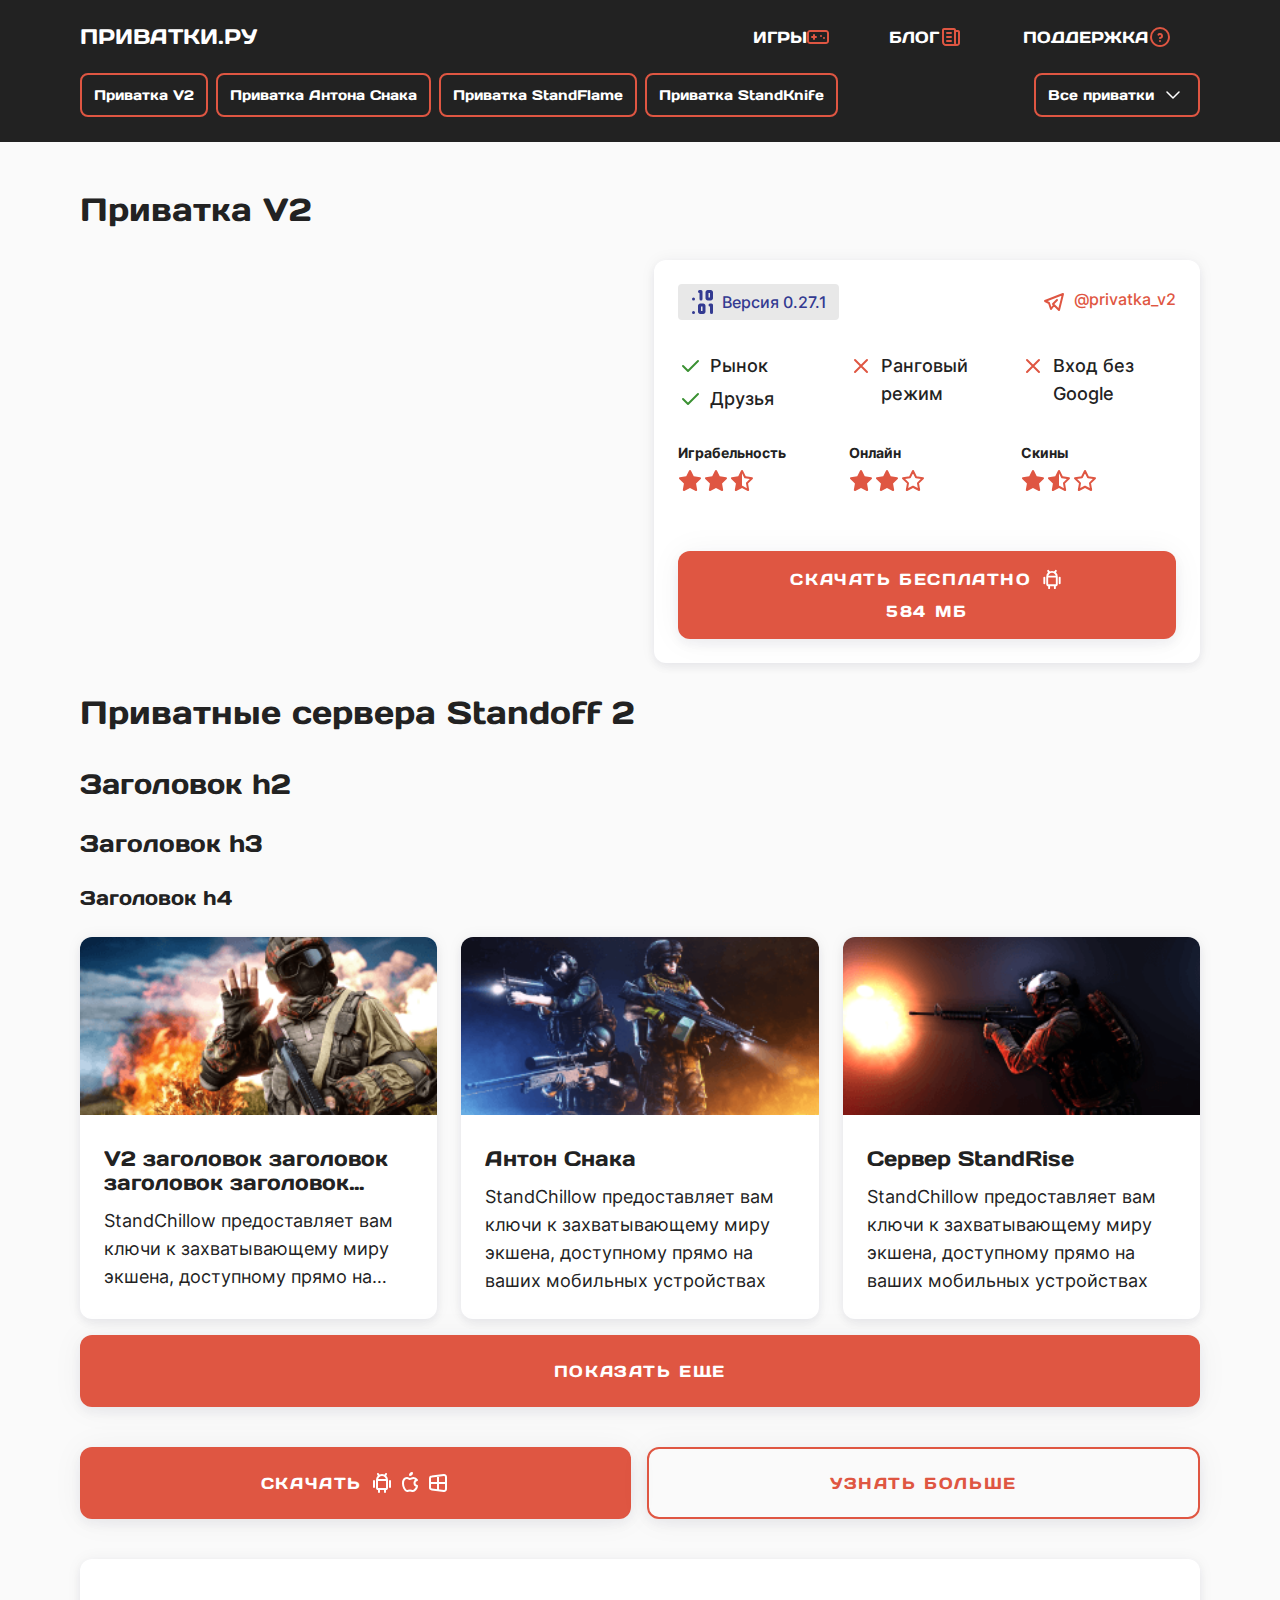
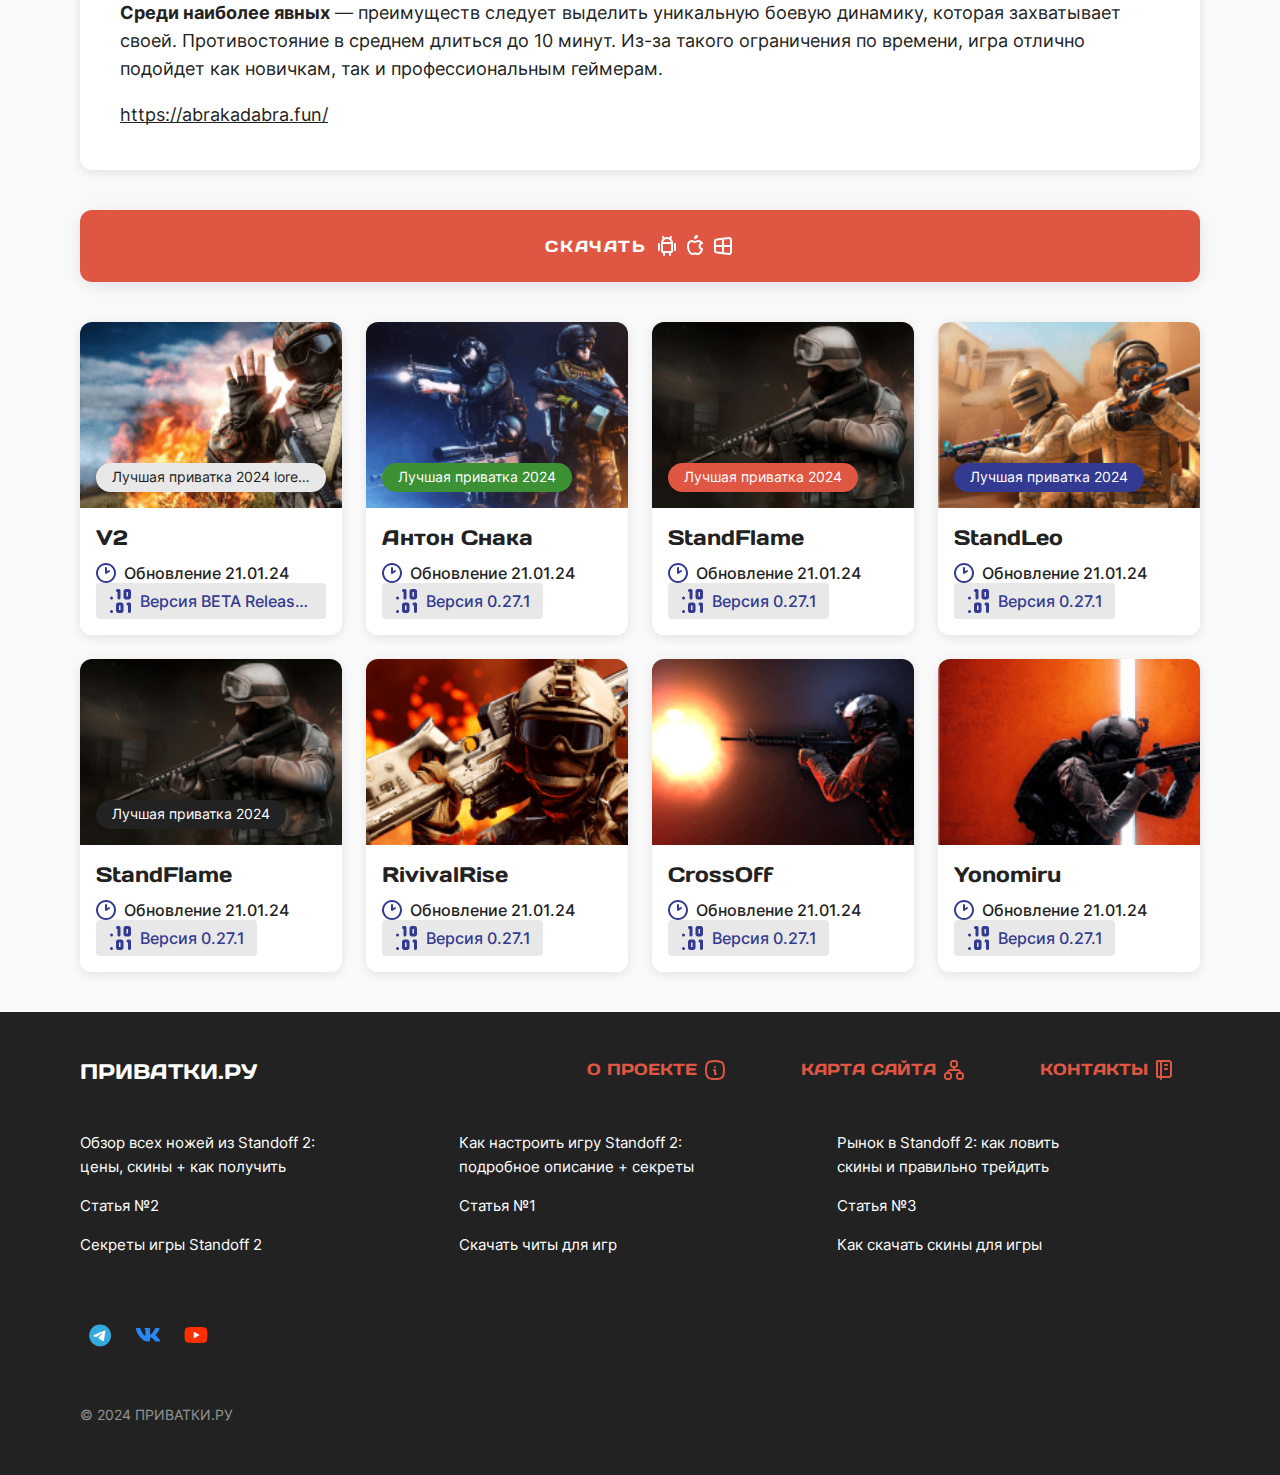
==== blog.html @ a83c1d23 "new cards" ====
<!DOCTYPE html>
<html lang="en">

<head>
  <meta charset="UTF-8">
  <meta name="viewport" content="width=device-width, initial-scale=1.0">
  <title>ПРИВАТКИ.РУ</title>
  <link rel="stylesheet" id="privatki-swiper-style-css"
    href="https://privatki.ru/wp-content/themes/privatki/assets/libraries/swiper/swiper-bundle.min.css?ver=2.1"
    media="all">
  <link rel="stylesheet" href="./styles/styles.css">
</head>

<body>
  <header class="header">
    <div class="menu__row">
      <a class="logo" href="/">ПРИВАТКИ.РУ</a>
      <ul class="menu__links">
        <li class="menu__link"><a href="/">Игры <img class="menu__link-image" src="./img/games.svg" alt="Игры"></a></li>
        <li class="menu__link"><a href="/">Блог <img class="menu__link-image" src="./img/blog.svg" alt="Блог"></a></li>
        <li class="menu__link"><a href="/">Поддержка <img class="menu__link-image" src="./img/help.svg"
              alt="Поддержка"></a></li>
      </ul>
      <div class="burger__icon"></div>
    </div>
    <div class="menu__row">
      <ul class="menu__links-privates">
        <li class="menu__link-private"><a href="/">Приватка V2</a></li>
        <li class="menu__link-private"><a href="/">Приватка Антона Снака</a></li>
        <li class="menu__link-private"><a href="/">Приватка StandFlame</a></li>
        <li class="menu__link-private"><a href="/">Приватка StandKnife</a></li>
      </ul>
      <div class="overlay overlay_private"></div>
      <div class="menu__dropdown-private-button menu__link-private">
        Все приватки
        <div class="menu__dropdown-private">
          <a class="menu__dropdown-item" href="/">
            <img class="menu__dropdown-image" src="./img/v2.png" alt="v2">
            <span>V2</span>
          </a>
          <a class="menu__dropdown-item" href="/">
            <img class="menu__dropdown-image" src="./img/Антон Снака.png" alt="Антон Снака">
            <span>Антон Снака</span>
          </a>
          <a class="menu__dropdown-item" href="/">
            <img class="menu__dropdown-image" src="./img/StandFlame.png" alt="StandFlame">
            <span>StandFlame</span>
          </a>
          <a class="menu__dropdown-item" href="/">
            <img class="menu__dropdown-image" src="./img/StandLeo.png" alt="StandLeo">
            <span>StandLeo</span>
          </a>
          <a class="menu__dropdown-item" href="/">
            <img class="menu__dropdown-image" src="./img/StandFlame-2.png" alt="StandFlame">
            <span>StandFlame</span>
          </a>
          <a class="menu__dropdown-item" href="/">
            <img class="menu__dropdown-image" src="./img/RivivalRise.png" alt="RivivalRise">
            <span>RivivalRise</span>
          </a>
          <a class="menu__dropdown-item" href="/">
            <img class="menu__dropdown-image" src="./img/CrossOff.png" alt="CrossOff">
            <span>CrossOff</span>
          </a>
          <a class="menu__dropdown-item" href="/">
            <img class="menu__dropdown-image" src="./img/Yonomiru.png" alt="Yonomiru">
            <span>Yonomiru</span>
          </a>
        </div>
      </div>
    </div>
  </header>
  <main>
    <section class="blog">
      <div class="blog__container">
        <div class="blog__content-container">
          <h1>Приватка V2</h1>
          <div class="privates-gallery">
            <div class="privates-gallery__container">
              <div class="privates-gallery__slider-container">
                <div class="privates-gallery__slider swiper-wrapper">

                </div>
              </div>
              <div class="privates-gallery__review">
                <div class="privates-gallery__review-info">
                  <div class="private-card__version-container">
                    <div class="private-card__version"></div>
                    <div class="private-card__version-text">
                      <span>Версия 0.27.1</span>
                    </div>
                  </div>
                  <a class="privates-gallery__review-social">@privatka_v2</a>
                </div>
                <ul class="private-review__card-options list-three-columns">
                  <li class="private-review__icon check">Рынок</li>
                  <li class="private-review__icon check">Друзья</li>
                  <li class="private-review__icon cross">Ранговый режим</li>
                  <li class="private-review__icon cross">Вход без Google</li>
                </ul>
                <div class="private-review__card-rating list-three-columns">
                  <div>
                    <div class="private-review__card-rating-name">Играбельность</div>
                    <div class="private-review__card-stars two-with-half"></div>
                  </div>
                  <div>
                    <div class="private-review__card-rating-name">Онлайн</div>
                    <div class="private-review__card-stars two"></div>
                  </div>
                  <div>
                    <div class="private-review__card-rating-name">Скины</div>
                    <div class="private-review__card-stars one-with-half"></div>
                  </div>
                </div>
                <a class="red-button download-button" href="#"><span class="download-text-with-icon">Скачать бесплатно <span
                      class="android-icon"></span></span> 584
                  мб</a>
              </div>
            </div>
          </div>
          <h1>Приватные сервера Standoff 2</h1>
          <h2>Заголовок h2</h2>
          <h3>Заголовок h3</h3>
          <h4>Заголовок h4</h4>
          <div class="private-servers">
            <div class="private-servers__content-container three-cards">
              <a class="private-servers__card" href="/">
                <div class="private-servers__card-image-container">
                  <img class="private-servers__card-image" src="./img/v2.png" alt="v2">
                </div>
                <div class="private-servers__card-text-container">
                  <!-- data-rows="", чтобы обрезался текст -->
                  <div class="private-servers__card-name" data-rows="2">
                    V2 заголовок заголовок заголовок заголовок заголовок
                  </div>
                  <p data-rows="3">StandChillow предоставляет вам ключи к захватывающему миру
                    экшена, доступному прямо на ваших
                    мобильных устройствах</p>
                </div>
              </a>
              <a class="private-servers__card" href="/">
                <div class="private-servers__card-image-container">
                  <img class="private-servers__card-image" src="./img/Антон Снака.png" alt="Антон Снака">
                </div>
                <div class="private-servers__card-text-container">
                  <div class="private-servers__card-name">
                    Антон Снака
                  </div>
                  <p>StandChillow предоставляет вам ключи к захватывающему миру экшена, доступному прямо на ваших
                    мобильных устройствах</p>
                </div>
              </a>
              <a class="private-servers__card" href="/">
                <div class="private-servers__card-image-container">
                  <img class="private-servers__card-image" src="./img/CrossOff.png" alt="Cервер StandRise">
                </div>
                <div class="private-servers__card-text-container">
                  <div class="private-servers__card-name">
                    Cервер StandRise
                  </div>
                  <p>StandChillow предоставляет вам ключи к захватывающему миру экшена, доступному прямо на ваших
                    мобильных устройствах</p>
                </div>
              </a>
            </div>
            <a class="red-button private-servers__button" href="#">Показать еще</a>
          </div>
          <div class="buttons-container blog__mt-top">
            <a class="red-button download-button" href="#">Скачать <span class="os-icons"></span></a>
            <a class="red-contour-button" href="#">Узнать больше</a>
          </div>
          <blockquote class="blog__mt-top">
            <p>
              <strong>Среди наиболее явных</strong> — преимуществ следует выделить уникальную боевую динамику,
              которая
              захватывает
              своей. Противостояние в среднем длиться до 10 минут. Из-за такого ограничения по времени, игра отлично
              подойдет как новичкам, так и профессиональным геймерам.
            </p>
            <p>
              <a href="https://abrakadabra.fun/" target="_blank" rel="noreferrer">https://abrakadabra.fun/</a>
            </p>
          </blockquote>
          <a class="red-button download-button blog__mt-top" href="#">Скачать <span class="os-icons"></span></a>
          <div class="privates-cards__content-container blog__mt-top">
            <a class="private-card" href="/">
              <div class="private-card__image-container">
                <div class="private-card__badge">Лучшая приватка 2024 lorem ispum</div>
                <img class="private-card__image" src="./img/v2.png" alt="v2">
              </div>
              <div class="private-card__text-container">
                <div class="private-card__name">
                  <span>V2</span>
                </div>
                <div class="private-card__time-container">
                  <div class="private-card__time"></div>
                  <div class="private-card__time-text">
                    <span>Обновление 21.01.24</span>
                  </div>
                </div>
                <div class="private-card__version-container">
                  <div class="private-card__version"></div>
                  <div class="private-card__version-text">
                    <span>Версия BETA Release 0.15.0</span>
                  </div>
                </div>
              </div>
            </a>
            <a class="private-card" href="/">
              <div class="private-card__image-container">
                <div class="private-card__badge green">Лучшая приватка 2024</div>
                <img class="private-card__image" src="./img/Антон Снака.png" alt="Антон Снака">
              </div>
              <div class="private-card__text-container">
                <div class="private-card__name">
                  <span>Антон Снака</span>
                </div>
                <div class="private-card__time-container">
                  <div class="private-card__time"></div>
                  <div class="private-card__time-text">
                    <span>Обновление 21.01.24</span>
                  </div>
                </div>
                <div class="private-card__version-container">
                  <div class="private-card__version"></div>
                  <div class="private-card__version-text">
                    <span>Версия 0.27.1</span>
                  </div>
                </div>
              </div>
            </a>
            <a class="private-card" href="/">
              <div class="private-card__image-container">
                <div class="private-card__badge red">Лучшая приватка 2024</div>
                <img class="private-card__image" src="./img/StandFlame.png" alt="StandFlame">
              </div>
              <div class="private-card__text-container">
                <div class="private-card__name">
                  <span>StandFlame</span>
                </div>
                <div class="private-card__time-container">
                  <div class="private-card__time"></div>
                  <div class="private-card__time-text">
                    <span>Обновление 21.01.24</span>
                  </div>
                </div>
                <div class="private-card__version-container">
                  <div class="private-card__version"></div>
                  <div class="private-card__version-text">
                    <span>Версия 0.27.1</span>
                  </div>
                </div>
              </div>
            </a>
            <a class="private-card" href="/">
              <div class="private-card__image-container">
                <div class="private-card__badge purple">Лучшая приватка 2024</div>
                <img class="private-card__image" src="./img/StandLeo.png" alt="StandLeo">
              </div>
              <div class="private-card__text-container">
                <div class="private-card__name">
                  <span>StandLeo</span>
                </div>
                <div class="private-card__time-container">
                  <div class="private-card__time"></div>
                  <div class="private-card__time-text">
                    <span>Обновление 21.01.24</span>
                  </div>
                </div>
                <div class="private-card__version-container">
                  <div class="private-card__version"></div>
                  <div class="private-card__version-text">
                    <span>Версия 0.27.1</span>
                  </div>
                </div>
              </div>
            </a>
            <a class="private-card" href="/">
              <div class="private-card__image-container">
                <div class="private-card__badge black">Лучшая приватка 2024</div>
                <img class="private-card__image" src="./img/StandFlame.png" alt="StandFlame">
              </div>
              <div class="private-card__text-container">
                <div class="private-card__name">
                  <span>StandFlame</span>
                </div>
                <div class="private-card__time-container">
                  <div class="private-card__time"></div>
                  <div class="private-card__time-text">
                    <span>Обновление 21.01.24</span>
                  </div>
                </div>
                <div class="private-card__version-container">
                  <div class="private-card__version"></div>
                  <div class="private-card__version-text">
                    <span>Версия 0.27.1</span>
                  </div>
                </div>
              </div>
            </a>
            <a class="private-card" href="/">
              <div class="private-card__image-container">
                <img class="private-card__image" src="./img/RivivalRise.png" alt="RivivalRise">
              </div>
              <div class="private-card__text-container">
                <div class="private-card__name">
                  <span>RivivalRise</span>
                </div>
                <div class="private-card__time-container">
                  <div class="private-card__time"></div>
                  <div class="private-card__time-text">
                    <span>Обновление 21.01.24</span>
                  </div>
                </div>
                <div class="private-card__version-container">
                  <div class="private-card__version"></div>
                  <div class="private-card__version-text">
                    <span>Версия 0.27.1</span>
                  </div>
                </div>
              </div>
            </a>
            <a class="private-card" href="/">
              <div class="private-card__image-container">
                <img class="private-card__image" src="./img/CrossOff.png" alt="CrossOff">
              </div>
              <div class="private-card__text-container">
                <div class="private-card__name">
                  <span>CrossOff</span>
                </div>
                <div class="private-card__time-container">
                  <div class="private-card__time"></div>
                  <div class="private-card__time-text">
                    <span>Обновление 21.01.24</span>
                  </div>
                </div>
                <div class="private-card__version-container">
                  <div class="private-card__version"></div>
                  <div class="private-card__version-text">
                    <span>Версия 0.27.1</span>
                  </div>
                </div>
              </div>
            </a>
            <a class="private-card" href="/">
              <div class="private-card__image-container">
                <img class="private-card__image" src="./img/Yonomiru.png" alt="Yonomiru">
              </div>
              <div class="private-card__text-container">
                <div class="private-card__name">
                  <span>Yonomiru</span>
                </div>
                <div class="private-card__time-container">
                  <div class="private-card__time"></div>
                  <div class="private-card__time-text">
                    <span>Обновление 21.01.24</span>
                  </div>
                </div>
                <div class="private-card__version-container">
                  <div class="private-card__version"></div>
                  <div class="private-card__version-text">
                    <span>Версия 0.27.1</span>
                  </div>
                </div>
              </div>
            </a>
          </div>
        </div>
        <!--
        <div class="sidebar">
          <div class="sidebar__inner">
            <div class="sidebar__links-list sidebar-item">
              <h4>Приватаные сервера</h4>
              <a class="sidebar__link" href="/">
                <div class="sidebar__link-image-container">
                  <img class="sidebar__link-image" src="./img/v2.png" alt="V2">
                </div>
                <div class="sidebar__link-text">
                  <span>V2</span>
                </div>
              </a>
              <a class="sidebar__link" href="/">
                <div class="sidebar__link-image-container">
                  <img class="sidebar__link-image" src="./img/Антон Снака.png" alt="Антон Снака">
                </div>
                <div class="sidebar__link-text">
                  <span>Антон Снака</span>
                </div>
              </a>
              <a class="sidebar__link" href="/">
                <div class="sidebar__link-image-container">
                  <img class="sidebar__link-image" src="./img/StandFlame.png" alt="StandFlame">
                </div>
                <div class="sidebar__link-text">
                  <span>StandFlame</span>
                </div>
              </a>
              <a class="sidebar__link" href="/">
                <div class="sidebar__link-image-container">
                  <img class="sidebar__link-image" src="./img/StandLeo.png" alt="StandLeo">
                </div>
                <div class="sidebar__link-text">
                  <span>StandLeo</span>
                </div>
              </a>
            </div>
            <div class="sidebar__links-list sidebar-item">
              <h4>Полезная информация</h4>
              <a class="sidebar__link" href="/">
                <div class="sidebar__link-image-container">
                  <img class="sidebar__link-image" src="./img/knifes.png" alt="V2">
                </div>
                <div class="sidebar__link-text">
                  <span>Обзор всех ножей из Standoff 2: цены, скины + как получить</span>
                </div>
              </a>
              <a class="sidebar__link" href="/">
                <div class="sidebar__link-image-container">
                  <img class="sidebar__link-image" src="./img/options.png"
                    alt="Как настроить игру Standoff 2: подробное описание + секреты">
                </div>
                <div class="sidebar__link-text">
                  <span>Как настроить игру Standoff 2: подробное описание + секреты</span>
                </div>
              </a>
              <a class="sidebar__link" href="/">
                <div class="sidebar__link-image-container">
                  <img class="sidebar__link-image" src="./img/skins.png"
                    alt="Рынок в Standoff 2: как ловить скины и правильно трейдить">
                </div>
                <div class="sidebar__link-text">
                  <span>Рынок в Standoff 2: как ловить скины и правильно трейдить</span>
                </div>
              </a>
            </div>
          </div>
        </div>
        -->
      </div>
    </section>
  </main>
  <footer class="footer">
    <div class="footer__container">
      <div class="footer__row">
        <a class="logo" href="/">ПРИВАТКИ.РУ</a>
        <ul class="footer__links">
          <li class="footer__link">
            <a href="/">О проекте <img class="footer__link-image" src="./img/about.svg" alt="О проекте"></a>
          </li>
          <li class="footer__link"><a href="/">Карта сайта <img class="footer__link-image" src="./img/map.svg"
                alt="Карта сайта"></a></li>
          <li class="footer__link"><a href="/">Контакты <img class="footer__link-image" src="./img/contact.svg"
                alt="Контакты"></a></li>
        </ul>
      </div>
      <div class="footer__row footer__row_links">
        <ul class="footer__list">
          <li class="footer__list-link">
            <a href="/">Обзор всех ножей из Standoff 2: цены, скины + как получить</a>
          </li>
          <li class="footer__list-link">
            <a href="/">Статья №2</a>
          </li>
          <li class="footer__list-link">
            <a href="/">Секреты игры Standoff 2</a>
          </li>
          <li class="footer__list-link">
            <a href="/">Как настроить игру Standoff 2: подробное описание + секреты</a>
          </li>
          <li class="footer__list-link">
            <a href="/">Статья №1</a>
          </li>
          <li class="footer__list-link">
            <a href="/">Скачать читы для игр</a>
          </li>
          <li class="footer__list-link">
            <a href="/">Рынок в Standoff 2: как ловить скины и правильно трейдить</a>
          </li>
          <li class="footer__list-link">
            <a href="/">Статья №3</a>
          </li>
          <li class="footer__list-link">
            <a href="/">Как скачать скины для игры </a>
          </li>
        </ul>
      </div>
      <div class="footer__social-container">
        <a class="footer__social" href="/" target="_blank" rel="nofollow noreferrer">
          <img class="footer__social-image" src="./img/tg.svg" alt="Телеграм">
        </a>
        <a class="footer__social" href="/" target="_blank" rel="nofollow noreferrer">
          <img class="footer__social-image" src="./img/vk.svg" alt="ВКонтакте">
        </a>
        <a class="footer__social" href="/" target="_blank" rel="nofollow noreferrer">
          <img class="footer__social-image" src="./img/yt.svg" alt="YouTube">
        </a>
      </div>
      <div class="footer__copyright">
        <span>© 2024 ПРИВАТКИ.РУ</span>
      </div>
    </div>
  </footer>

  <div class="burger">
    <div class="burger__row">
      <a class="logo" href="/">ПРИВАТКИ.РУ</a>
      <div class="burger__close"></div>
    </div>
    <ul class="menu__links">
      <li class="menu__link"><a href="/">Игры <img class="menu__link-image" src="./img/games.svg" alt="Игры"></a></li>
      <li class="menu__link"><a class="menu__link" href="/">Блог <img class="menu__link-image" src="./img/blog.svg"
            alt="Блог"></a></li>
      <li class="menu__link"><a class="menu__link" href="/">Поддержка <img class="menu__link-image" src="./img/help.svg"
            alt="Поддержка"></a></li>
    </ul>
    <ul class="menu__links-privates">
      <li class="menu__link-private"><a href="/">Приватка V2</a></li>
      <li class="menu__link-private"><a href="/">Приватка Антона Снака</a></li>
      <li class="menu__link-private"><a href="/">Приватка StandFlame</a></li>
      <li class="menu__link-private"><a href="/">Приватка StandKnife</a></li>
    </ul>
  </div>

  <div class="mobile-menu">
    <div class="mobile-menu-button">
      <div class="burger-icon">
        <span></span>
      </div>
    </div>
  </div>
  <div class="swipe-menu">
    <div class="swipe-menu__scroll-item">
      <div class="swipe-menu__scroll-dot"></div>
    </div>
    <div class="swipe-menu__container">
      <ul class="menu__links">
        <li class="menu__link"><a href="/">Игры <img class="menu__link-image" src="./img/games.svg" alt="Игры"></a></li>
        <li class="menu__link"><a class="menu__link" href="/">Блог <img class="menu__link-image" src="./img/blog.svg"
              alt="Блог"></a></li>
        <li class="menu__link"><a class="menu__link" href="/">Поддержка <img class="menu__link-image"
              src="./img/help.svg" alt="Поддержка"></a></li>
      </ul>
      <ul class="menu__links-privates">
        <li class="menu__link-private"><a href="/">Приватка V2</a></li>
        <li class="menu__link-private"><a href="/">Приватка Антона Снака</a></li>
        <li class="menu__link-private"><a href="/">Приватка StandFlame</a></li>
        <li class="menu__link-private"><a href="/">Приватка StandKnife</a></li>
      </ul>
    </div>
  </div>

  <div class="overlay overlay_swipe-menu"></div>

  <script src="https://privatki.ru/wp-content/themes/privatki/assets/libraries/swiper/swiper-bundle.min.js"
    id="privatki-swiper-js-js"></script>

  <script src="./js/dropdown.js"></script>
  <script src="./js/burger.js"></script>
  <script src="./js/sidebar.js"></script>
  <script src="./js/accordions.js"></script>
  <script src="./js/lightbox.js"></script>
  <script src="./js/scroll.js"></script>
  <script src="./js/cropped-text.js"></script>
  <script src="./js/more-content.js"></script>
  <script src="./js/swipe-menu.js"></script>
</body>

</html>
---- styles/styles.css ----
/* imports */

@import url(./fonts.css);
@import url(./normalize.css);

@import url(./ui.css);
@import url(./header.css);
@import url(./main-page.css);
@import url(./blog.css);
@import url(./footer.css);
@import url(./swipe-menu.css);

@import url(./gallery.css);
@import url(./icons.css);

body {
  background-color: var(--background-fa);
  --container-width: 1120px;
  --blog-paddings: 40px 0;
  --colors-white: #fff;
  --colors-black: #222;
  --colors-purple: #333a91;
  --colors-red: #df5642;
  --colors-red-active: #9a1d1e;
  --colors-line: #e8e8e8;
  --background-fa: #fafafa;
  --colors-green: #3b9133;
}
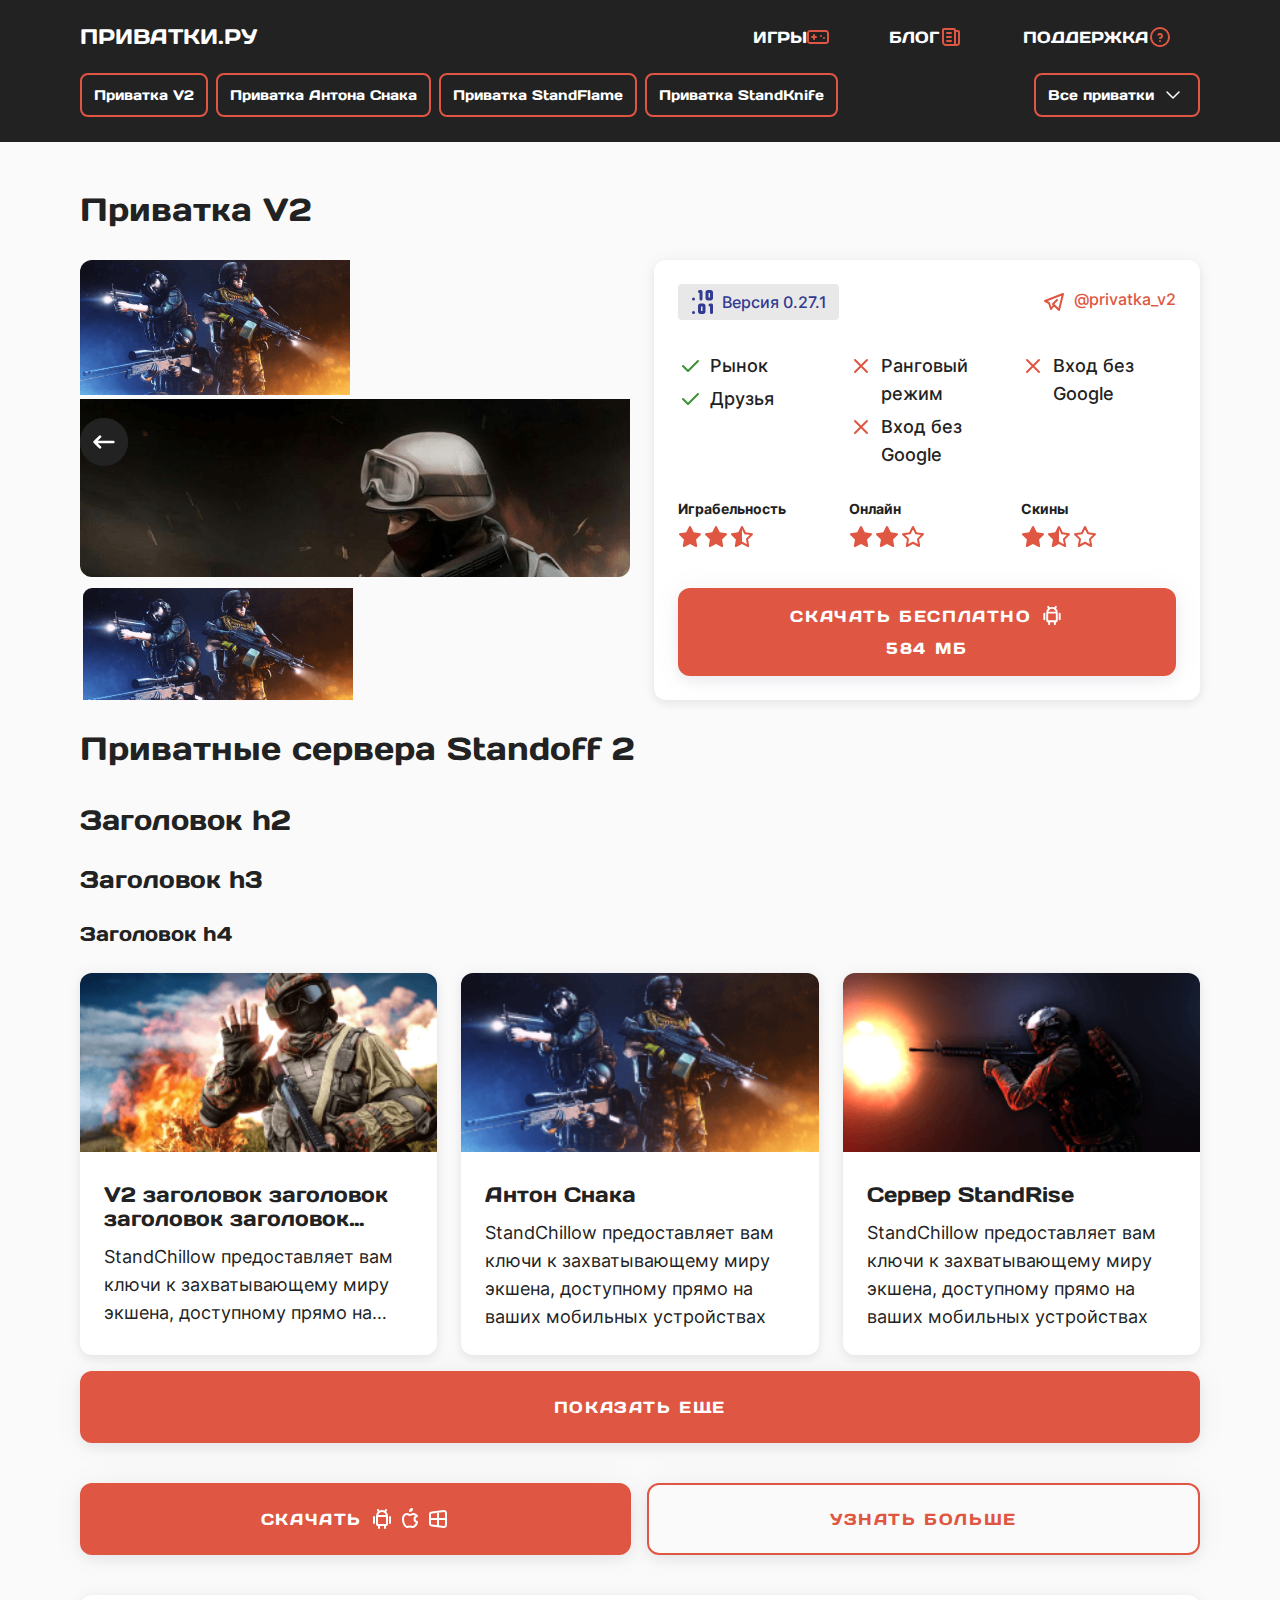
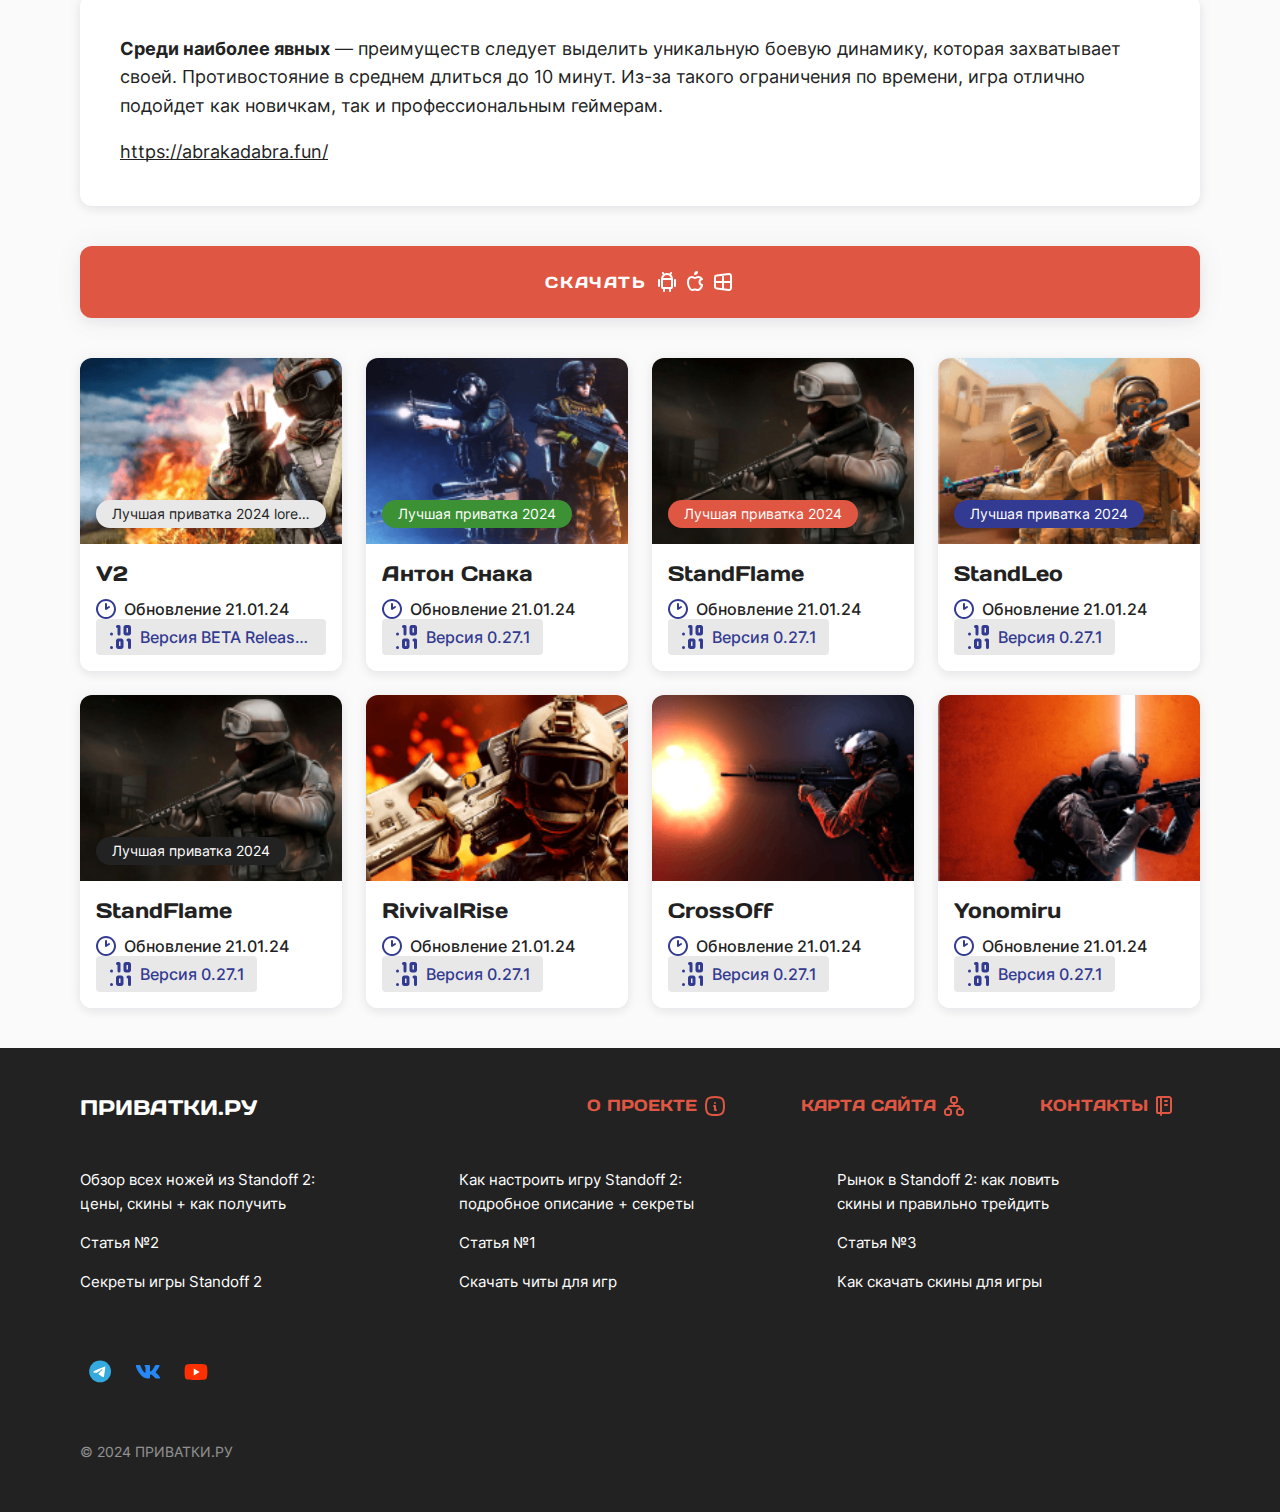
==== commit ad2b4953: "private-review" ====
--- a/blog.html
+++ b/blog.html
@@ -77,9 +77,33 @@
           <h1>Приватка V2</h1>
           <div class="privates-gallery">
             <div class="privates-gallery__container">
-              <div class="privates-gallery__slider-container">
-                <div class="privates-gallery__slider swiper-wrapper">
-
+              <div class="privates-gallery__sliders-container">
+                <div class="privates-gallery__slider-container">
+                  <div class="privates-gallery__slider swiper-wrapper">
+                    <div class="privates-gallery__slide swiper-slide"><img src="./img/Антон Снака.png" alt=""></div>
+                    <div class="privates-gallery__slide swiper-slide"><img src="./img/blog-img.png" alt=""></div>
+                    <div class="privates-gallery__slide swiper-slide"><img src="./img/CrossOff.png" alt=""></div>
+                    <div class="privates-gallery__slide swiper-slide"><img src="./img/StandFlame.png" alt=""></div>
+                    <div class="privates-gallery__slide swiper-slide"><img src="./img/StandFlame-2.png" alt=""></div>
+                    <div class="privates-gallery__slide swiper-slide"><img src="./img/StandLeo.png" alt=""></div>
+                    <div class="privates-gallery__slide swiper-slide"><img src="./img/slider.png" alt=""></div>
+                    <div class="privates-gallery__slide swiper-slide"><img src="./img/v2.png" alt=""></div>
+                  </div>
+                  <div class="slider-btn slider-btn-next privates-gallery-btn-next swiper-button-next"></div>
+                  <div class="slider-btn slider-btn-prev privates-gallery-btn-prev swiper-button-prev"></div>
+                </div>
+                <div class="privates-gallery__thumbnails-container">
+                  <div class="privates-gallery__thumbnails swiper-wrapper">
+                    <div class="privates-gallery__thumbnail swiper-slide"><img src="./img/Антон Снака.png" alt=""></div>
+                    <div class="privates-gallery__thumbnail swiper-slide"><img src="./img/blog-img.png" alt=""></div>
+                    <div class="privates-gallery__thumbnail swiper-slide"><img src="./img/CrossOff.png" alt=""></div>
+                    <div class="privates-gallery__thumbnail swiper-slide"><img src="./img/StandFlame.png" alt=""></div>
+                    <div class="privates-gallery__thumbnail swiper-slide"><img src="./img/StandFlame-2.png" alt="">
+                    </div>
+                    <div class="privates-gallery__thumbnail swiper-slide"><img src="./img/StandLeo.png" alt=""></div>
+                    <div class="privates-gallery__thumbnail swiper-slide"><img src="./img/slider.png" alt=""></div>
+                    <div class="privates-gallery__thumbnail swiper-slide"><img src="./img/v2.png" alt=""></div>
+                  </div>
                 </div>
               </div>
               <div class="privates-gallery__review">
@@ -97,6 +121,7 @@
                   <li class="private-review__icon check">Друзья</li>
                   <li class="private-review__icon cross">Ранговый режим</li>
                   <li class="private-review__icon cross">Вход без Google</li>
+                  <li class="private-review__icon cross">Вход без Google</li>
                 </ul>
                 <div class="private-review__card-rating list-three-columns">
                   <div>
@@ -112,8 +137,8 @@
                     <div class="private-review__card-stars one-with-half"></div>
                   </div>
                 </div>
-                <a class="red-button download-button" href="#"><span class="download-text-with-icon">Скачать бесплатно <span
-                      class="android-icon"></span></span> 584
+                <a class="red-button download-button" href="#"><span class="download-text-with-icon">Скачать бесплатно
+                    <span class="android-icon"></span></span> 584
                   мб</a>
               </div>
             </div>
@@ -554,6 +579,7 @@
   <script src="https://privatki.ru/wp-content/themes/privatki/assets/libraries/swiper/swiper-bundle.min.js"
     id="privatki-swiper-js-js"></script>
 
+  <script src="./js/gallery.js"></script>
   <script src="./js/dropdown.js"></script>
   <script src="./js/burger.js"></script>
   <script src="./js/sidebar.js"></script>
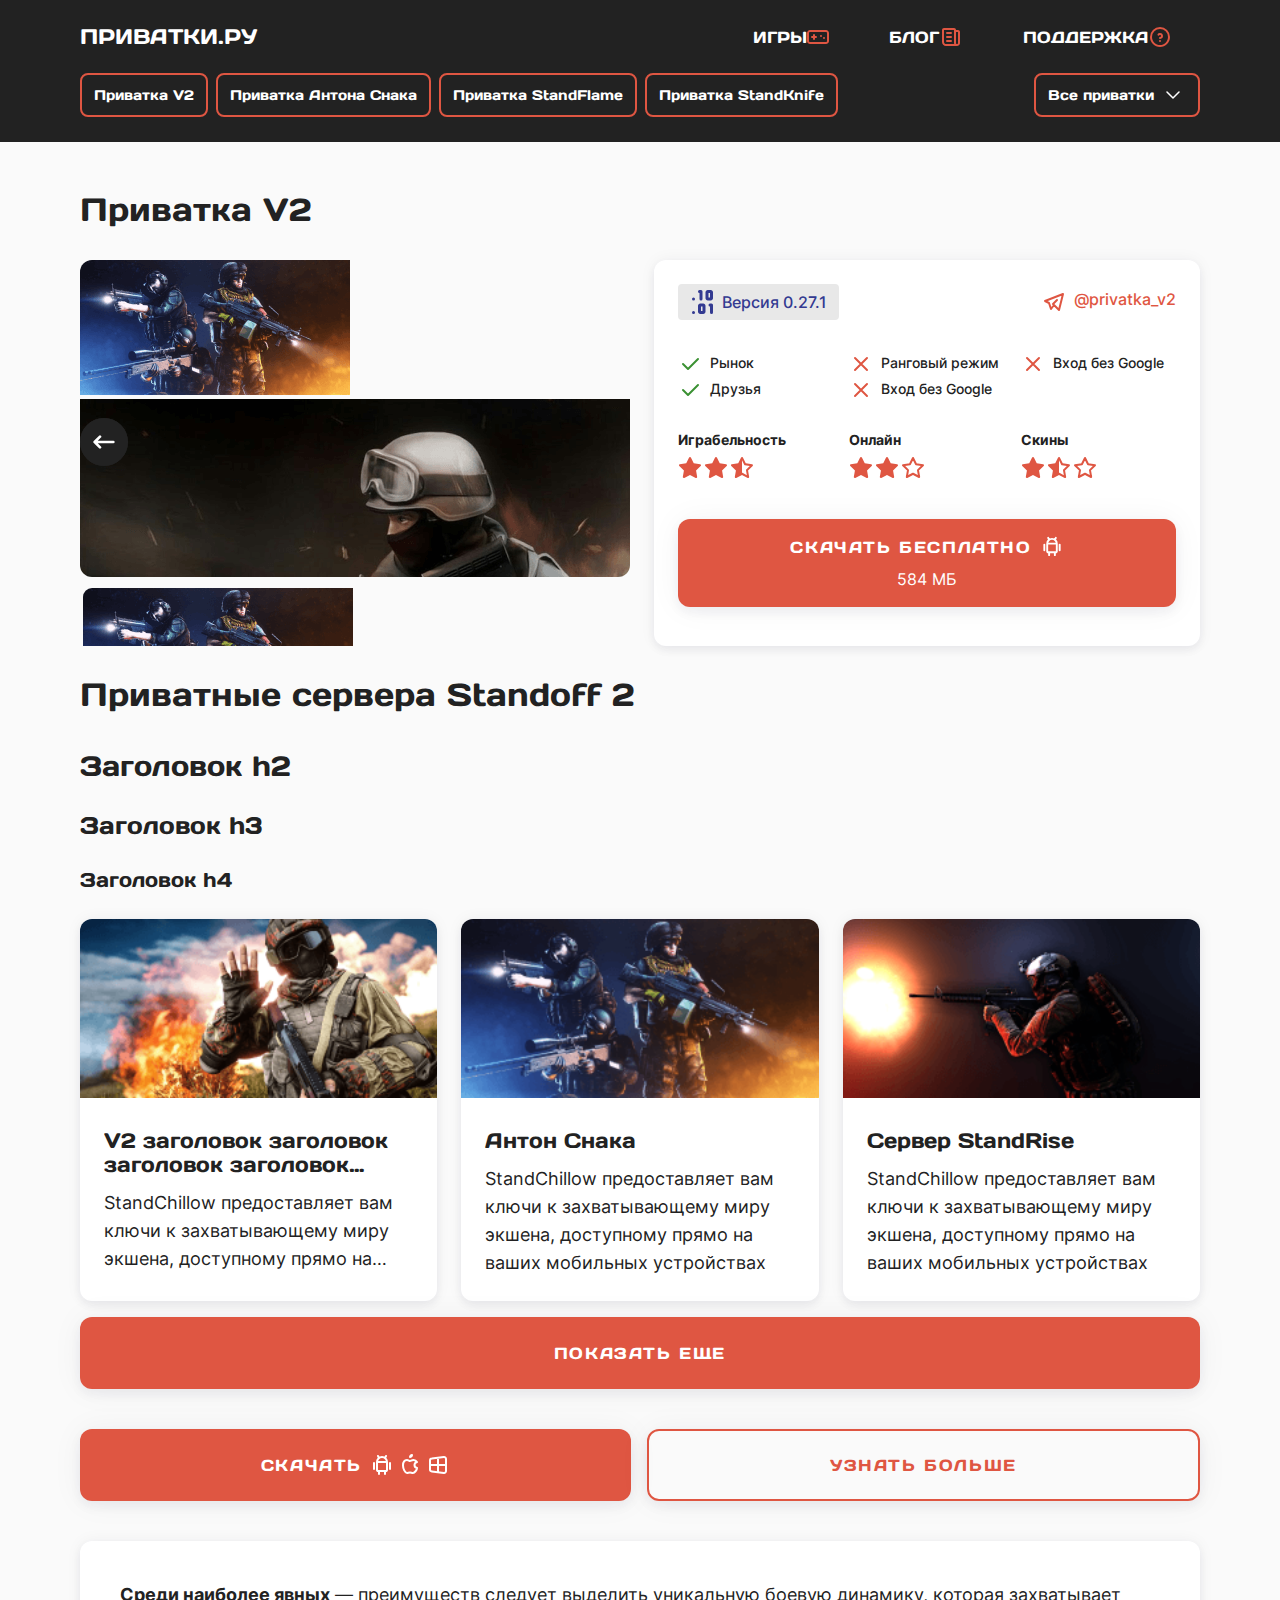
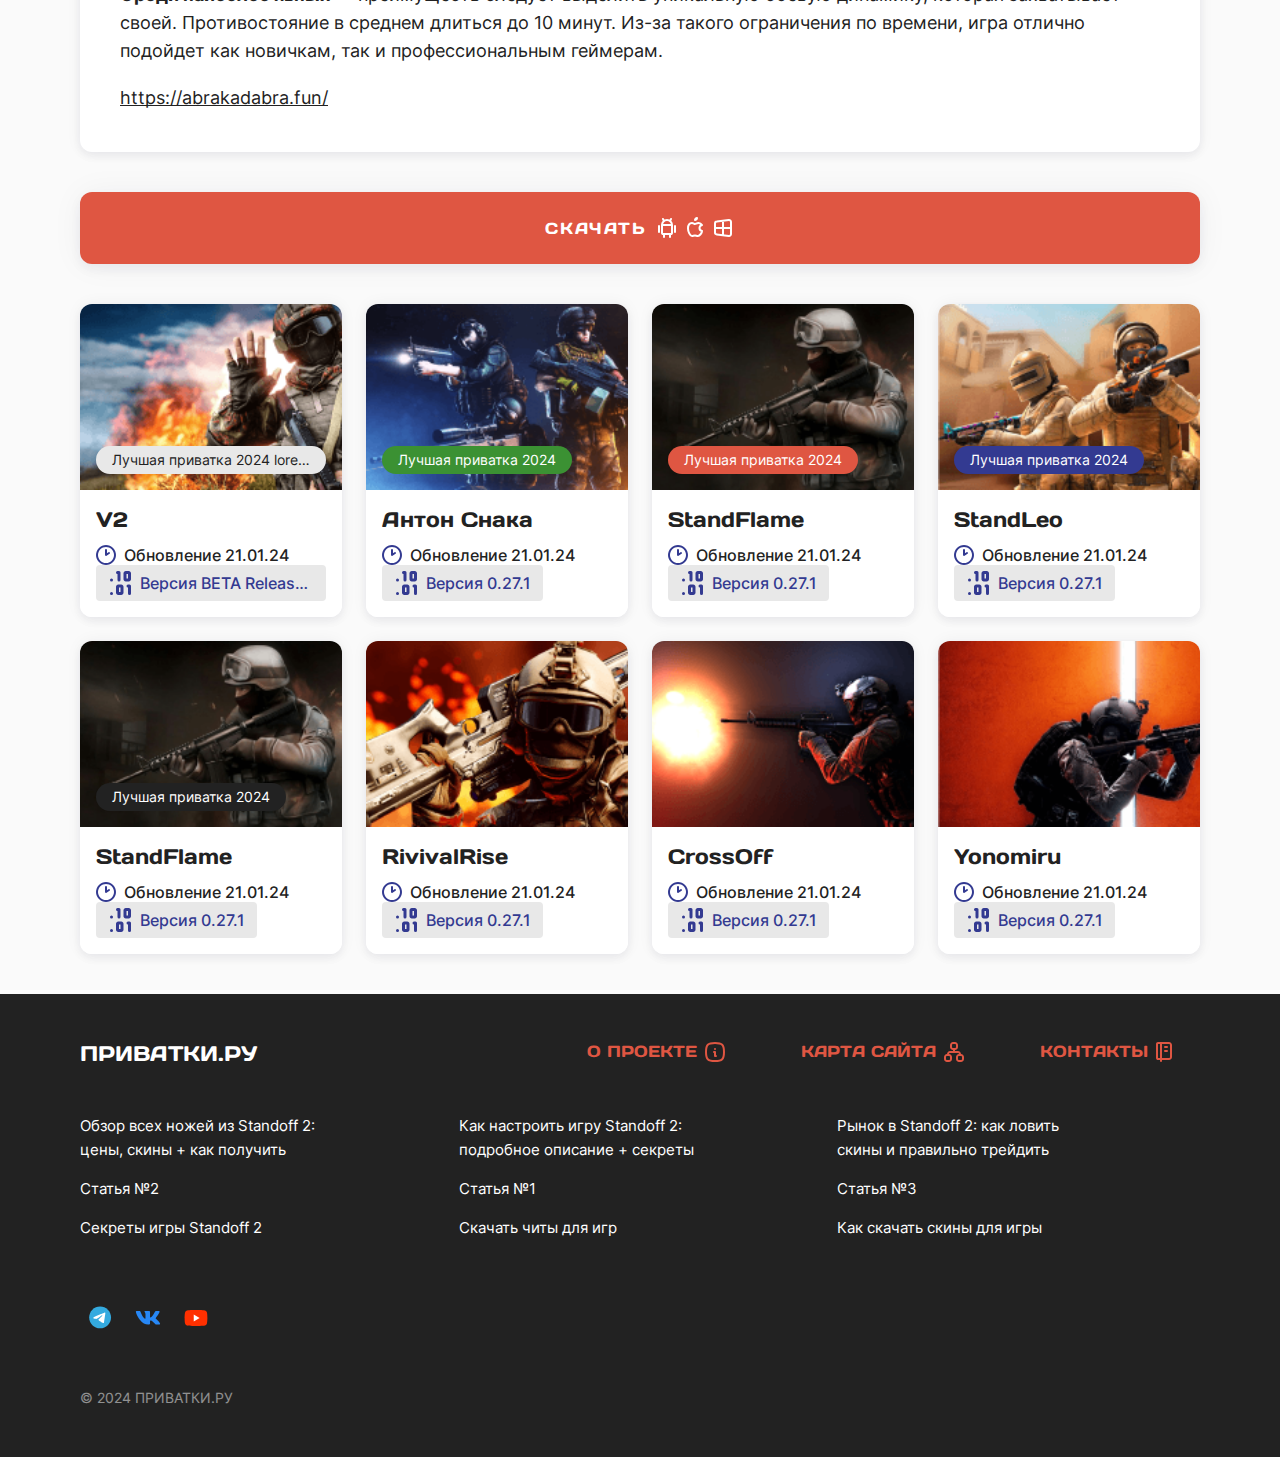
==== commit 2f26ed04: "fixes private-review" ====
--- a/blog.html
+++ b/blog.html
@@ -138,8 +138,8 @@
                   </div>
                 </div>
                 <a class="red-button download-button" href="#"><span class="download-text-with-icon">Скачать бесплатно
-                    <span class="android-icon"></span></span> 584
-                  мб</a>
+                    <span class="android-icon"></span></span> <span class="download-text-info">584 мб</span>
+                </a>
               </div>
             </div>
           </div>
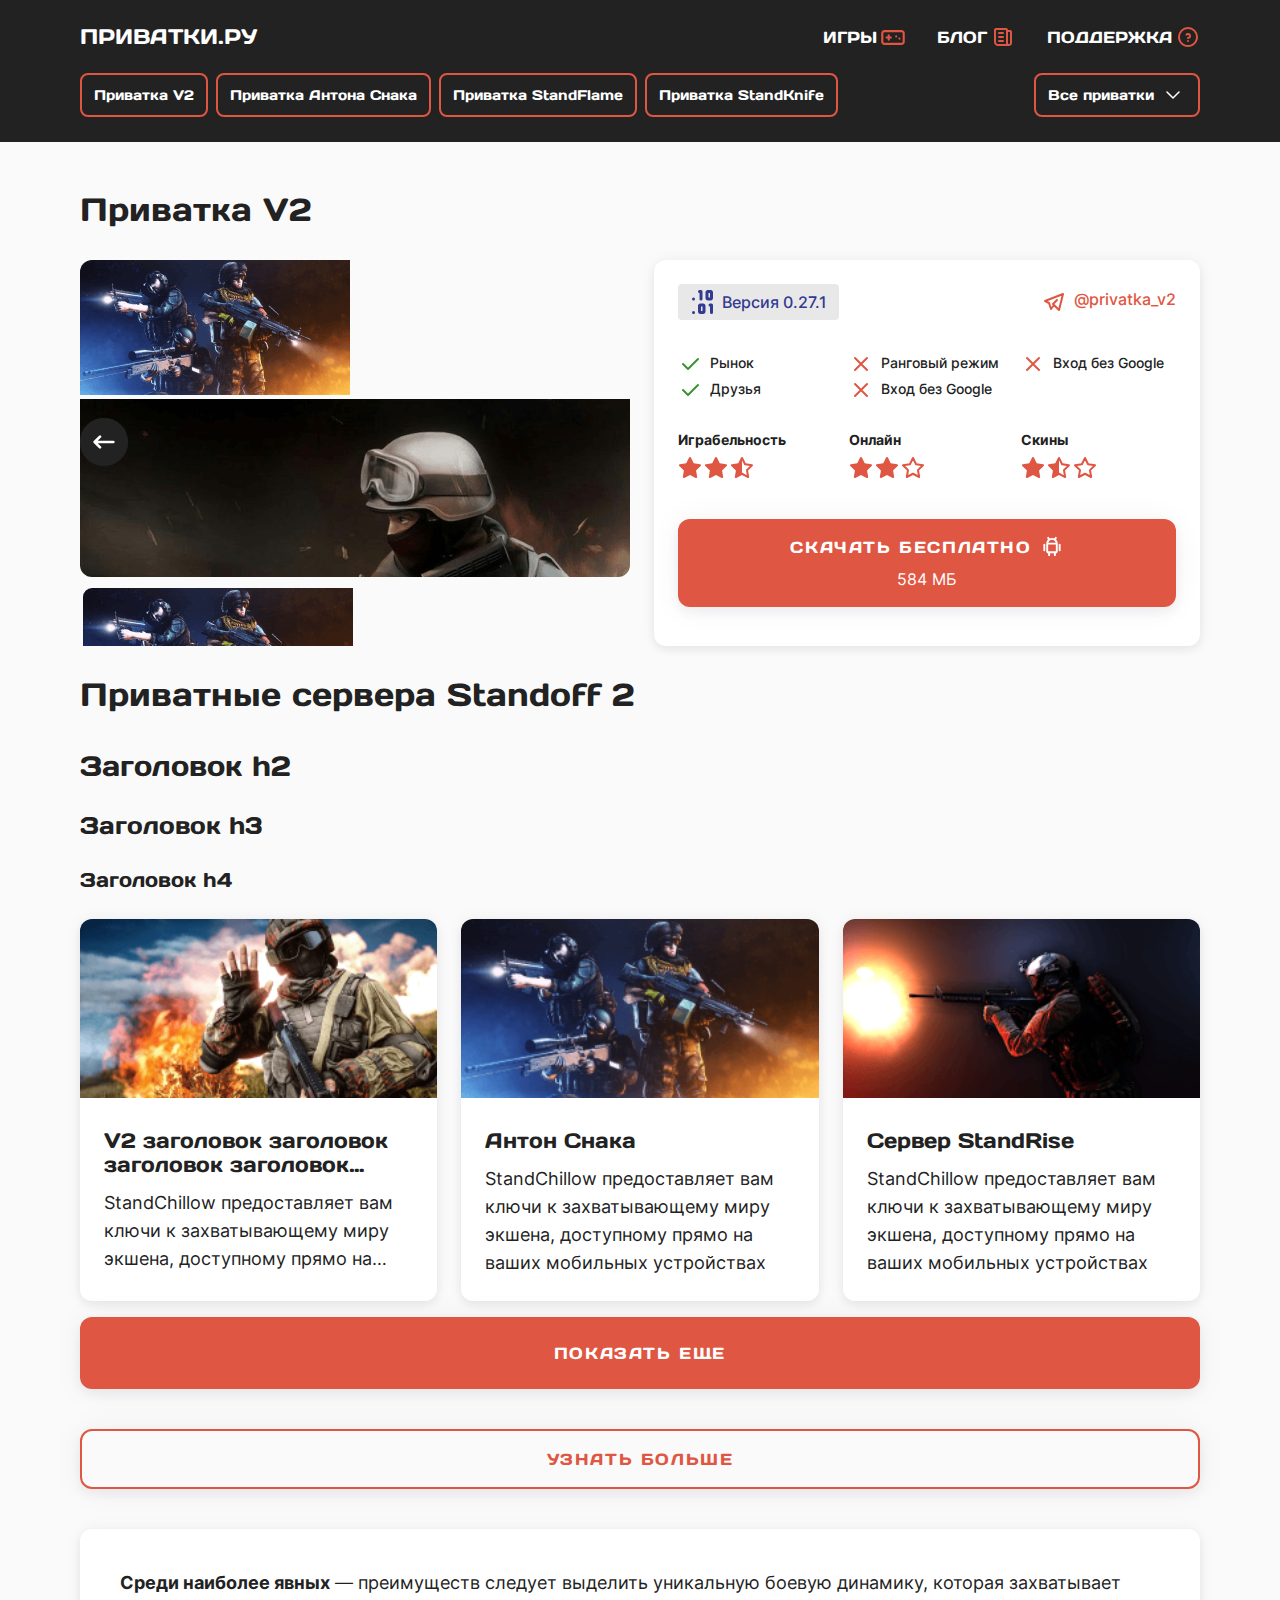
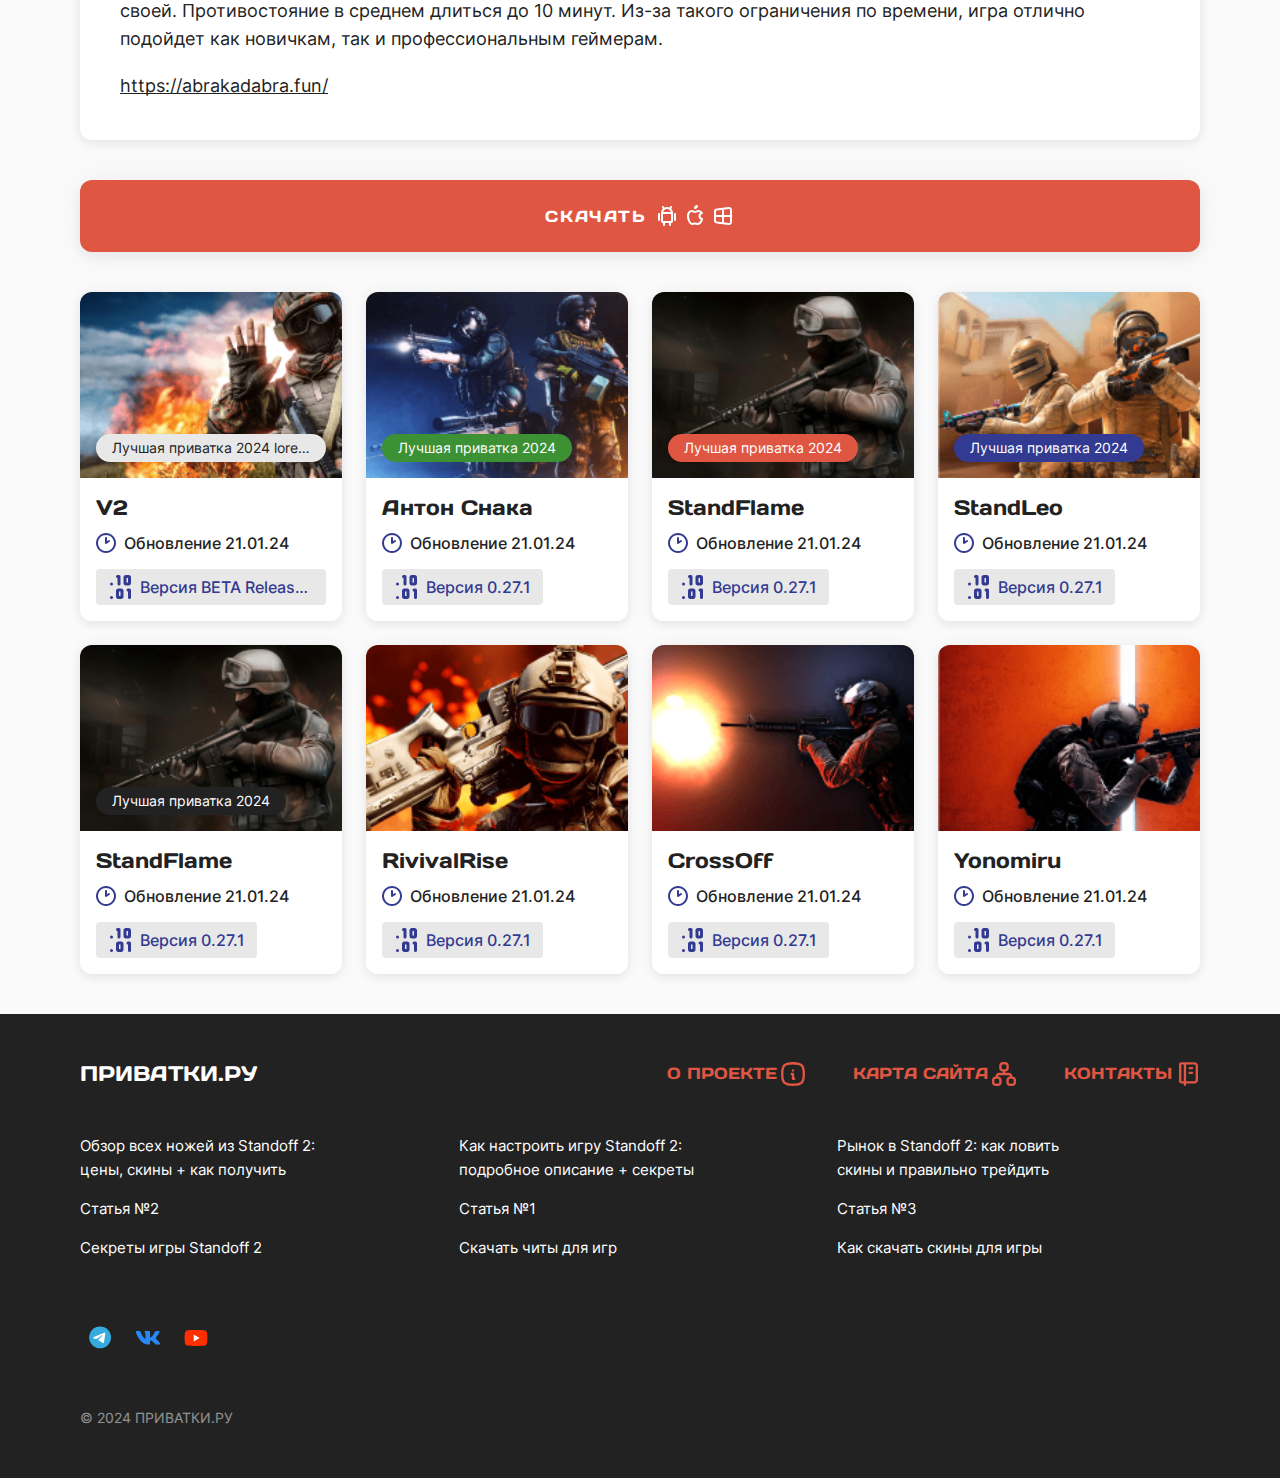
==== commit 89bdb216: "mobile menu" ====
--- a/blog.html
+++ b/blog.html
@@ -16,10 +16,9 @@
     <div class="menu__row">
       <a class="logo" href="/">ПРИВАТКИ.РУ</a>
       <ul class="menu__links">
-        <li class="menu__link"><a href="/">Игры <img class="menu__link-image" src="./img/games.svg" alt="Игры"></a></li>
-        <li class="menu__link"><a href="/">Блог <img class="menu__link-image" src="./img/blog.svg" alt="Блог"></a></li>
-        <li class="menu__link"><a href="/">Поддержка <img class="menu__link-image" src="./img/help.svg"
-              alt="Поддержка"></a></li>
+        <li class="menu__link menu-link-icon icon-games"><a href="/">Игры</a></li>
+        <li class="menu__link menu-link-icon icon-blog"><a href="/">Блог</a></li>
+        <li class="menu__link menu-link-icon icon-help"><a href="/">Поддержка</a></li>
       </ul>
       <div class="burger__icon"></div>
     </div>
@@ -191,7 +190,6 @@
             <a class="red-button private-servers__button" href="#">Показать еще</a>
           </div>
           <div class="buttons-container blog__mt-top">
-            <a class="red-button download-button" href="#">Скачать <span class="os-icons"></span></a>
             <a class="red-contour-button" href="#">Узнать больше</a>
           </div>
           <blockquote class="blog__mt-top">
@@ -469,13 +467,9 @@
       <div class="footer__row">
         <a class="logo" href="/">ПРИВАТКИ.РУ</a>
         <ul class="footer__links">
-          <li class="footer__link">
-            <a href="/">О проекте <img class="footer__link-image" src="./img/about.svg" alt="О проекте"></a>
-          </li>
-          <li class="footer__link"><a href="/">Карта сайта <img class="footer__link-image" src="./img/map.svg"
-                alt="Карта сайта"></a></li>
-          <li class="footer__link"><a href="/">Контакты <img class="footer__link-image" src="./img/contact.svg"
-                alt="Контакты"></a></li>
+          <li class="footer__link menu-link-icon icon-about"><a href="/">О проекте</a></li>
+          <li class="footer__link menu-link-icon icon-map"><a href="/">Карта сайта</a></li>
+          <li class="footer__link menu-link-icon icon-contact"><a href="/">Контакты</a></li>
         </ul>
       </div>
       <div class="footer__row footer__row_links">
@@ -532,11 +526,9 @@
       <div class="burger__close"></div>
     </div>
     <ul class="menu__links">
-      <li class="menu__link"><a href="/">Игры <img class="menu__link-image" src="./img/games.svg" alt="Игры"></a></li>
-      <li class="menu__link"><a class="menu__link" href="/">Блог <img class="menu__link-image" src="./img/blog.svg"
-            alt="Блог"></a></li>
-      <li class="menu__link"><a class="menu__link" href="/">Поддержка <img class="menu__link-image" src="./img/help.svg"
-            alt="Поддержка"></a></li>
+      <li class="menu__link menu-link-icon icon-games"><a href="/">Игры</a></li>
+      <li class="menu__link menu-link-icon icon-blog"><a href="/">Блог</a></li>
+      <li class="menu__link menu-link-icon icon-help"><a href="/">Поддержка</a></li>
     </ul>
     <ul class="menu__links-privates">
       <li class="menu__link-private"><a href="/">Приватка V2</a></li>
@@ -547,7 +539,10 @@
   </div>
 
   <div class="mobile-menu">
-    <div class="mobile-menu-button">
+    <a class="mobile-menu-button icon-download mobile-menu-item" href="/">Скачать</a>
+    <div class="mobile-menu-button icon-bonus mobile-menu-item" data-menu="#mob-menu-1">Бонусы</div>
+    <div class="mobile-menu-button icon-box mobile-menu-item" data-menu="#mob-menu-2">Скины</div>
+    <div class="mobile-menu-main-button mobile-menu-item" data-menu="#mob-menu-3">
       <div class="burger-icon">
         <span></span>
       </div>
@@ -558,21 +553,98 @@
       <div class="swipe-menu__scroll-dot"></div>
     </div>
     <div class="swipe-menu__container">
-      <ul class="menu__links">
-        <li class="menu__link"><a href="/">Игры <img class="menu__link-image" src="./img/games.svg" alt="Игры"></a></li>
-        <li class="menu__link"><a class="menu__link" href="/">Блог <img class="menu__link-image" src="./img/blog.svg"
-              alt="Блог"></a></li>
-        <li class="menu__link"><a class="menu__link" href="/">Поддержка <img class="menu__link-image"
-              src="./img/help.svg" alt="Поддержка"></a></li>
-      </ul>
-      <ul class="menu__links-privates">
-        <li class="menu__link-private"><a href="/">Приватка V2</a></li>
-        <li class="menu__link-private"><a href="/">Приватка Антона Снака</a></li>
-        <li class="menu__link-private"><a href="/">Приватка StandFlame</a></li>
-        <li class="menu__link-private"><a href="/">Приватка StandKnife</a></li>
-      </ul>
+      <div class="swipe-menu__section-container" id="mob-menu-1">
+        <span style="color: #FFF;">Бонусы</span>
+      </div>
+      <div class="swipe-menu__section-container" id="mob-menu-2">
+        <div class="menu__dropdown-private">
+          <a class="menu__dropdown-item" href="/">
+            <img class="menu__dropdown-image" src="./img/v2.png" alt="v2">
+            <span>V2</span>
+          </a>
+          <a class="menu__dropdown-item" href="/">
+            <img class="menu__dropdown-image" src="./img/Антон Снака.png" alt="Антон Снака">
+            <span>Антон Снака</span>
+          </a>
+          <a class="menu__dropdown-item" href="/">
+            <img class="menu__dropdown-image" src="./img/StandFlame.png" alt="StandFlame">
+            <span>StandFlame</span>
+          </a>
+          <a class="menu__dropdown-item" href="/">
+            <img class="menu__dropdown-image" src="./img/StandLeo.png" alt="StandLeo">
+            <span>StandLeo</span>
+          </a>
+          <a class="menu__dropdown-item" href="/">
+            <img class="menu__dropdown-image" src="./img/StandFlame-2.png" alt="StandFlame">
+            <span>StandFlame</span>
+          </a>
+          <a class="menu__dropdown-item" href="/">
+            <img class="menu__dropdown-image" src="./img/RivivalRise.png" alt="RivivalRise">
+            <span>RivivalRise</span>
+          </a>
+          <a class="menu__dropdown-item" href="/">
+            <img class="menu__dropdown-image" src="./img/CrossOff.png" alt="CrossOff">
+            <span>CrossOff</span>
+          </a>
+          <a class="menu__dropdown-item" href="/">
+            <img class="menu__dropdown-image" src="./img/Yonomiru.png" alt="Yonomiru">
+            <span>Yonomiru</span>
+          </a>
+        </div>
+      </div>
+      <div class="swipe-menu__section-container active" id="mob-menu-3">
+        <div class="accordion-item">
+          <div class="accordion-head">
+            <div class="accordion-head-text">
+              <span>Приватки с ножом</span>
+            </div>
+          </div>
+          <div class="accordion-body">
+            <div class="accordion-body-container">
+              <ul class="swipe-menu__links">
+                <li class="swipe-menu__link"><a href="/">Приватки с ножом танго</a></li>
+                <li class="swipe-menu__link"> <a href="/">Приватки с фенгом</a></li>
+                <li class="swipe-menu__link"><a href="/">Приватки со всеми ножами</a></li>
+              </ul>
+            </div>
+          </div>
+        </div>
+        <div class="accordion-item">
+          <div class="accordion-head">
+            <div class="accordion-head-text">
+              <span>Приватки с ножом</span>
+            </div>
+          </div>
+          <div class="accordion-body">
+            <div class="accordion-body-container">
+              <ul class="swipe-menu__links">
+                <li class="swipe-menu__link"><a href="/">Приватки с ножом танго</a></li>
+                <li class="swipe-menu__link"> <a href="/">Приватки с фенгом</a></li>
+                <li class="swipe-menu__link"><a href="/">Приватки со всеми ножами</a></li>
+              </ul>
+            </div>
+          </div>
+        </div>
+        <div class="accordion-item">
+          <div class="accordion-head">
+            <div class="accordion-head-text">
+              <span>Приватки с ножом</span>
+            </div>
+          </div>
+          <div class="accordion-body">
+            <div class="accordion-body-container">
+              <ul class="swipe-menu__links">
+                <li class="swipe-menu__link"><a href="/">Приватки с ножом танго</a></li>
+                <li class="swipe-menu__link"> <a href="/">Приватки с фенгом</a></li>
+                <li class="swipe-menu__link"><a href="/">Приватки со всеми ножами</a></li>
+              </ul>
+            </div>
+          </div>
+        </div>
+      </div>
     </div>
   </div>
+
 
   <div class="overlay overlay_swipe-menu"></div>
 
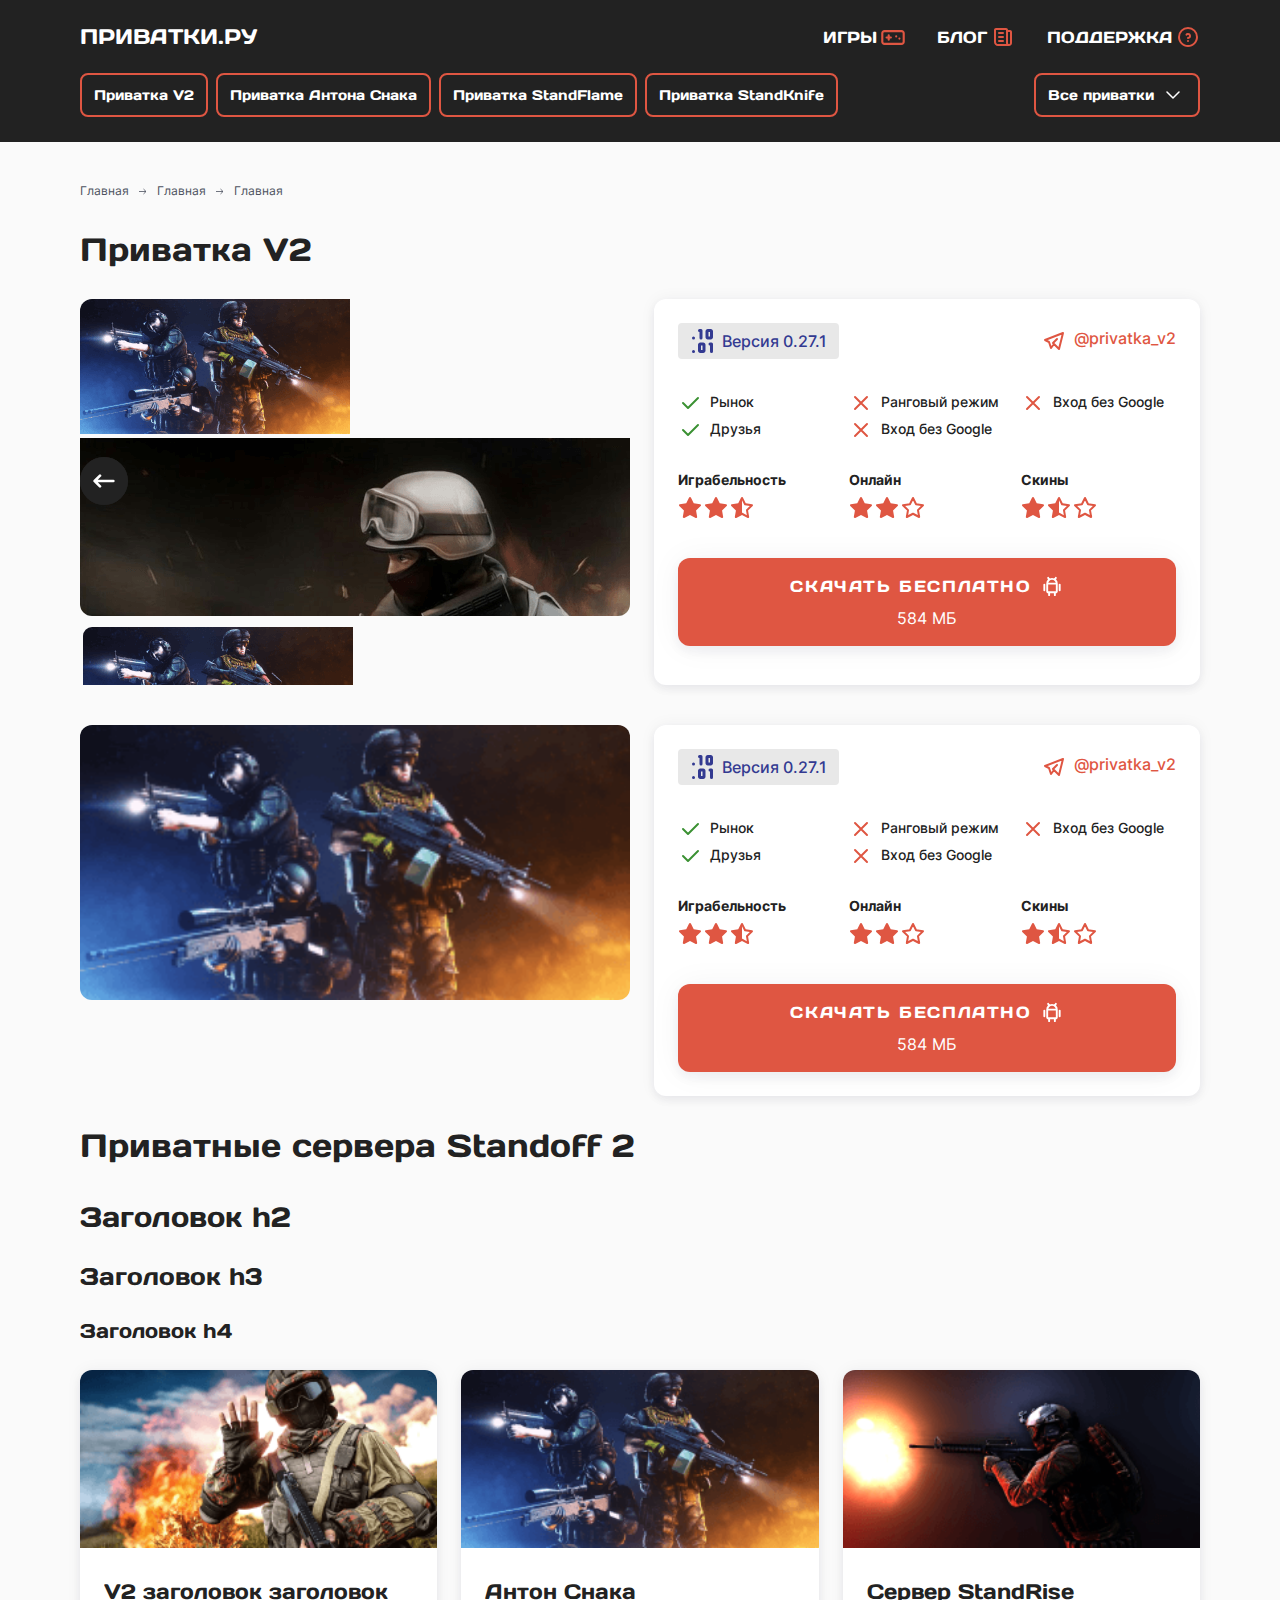
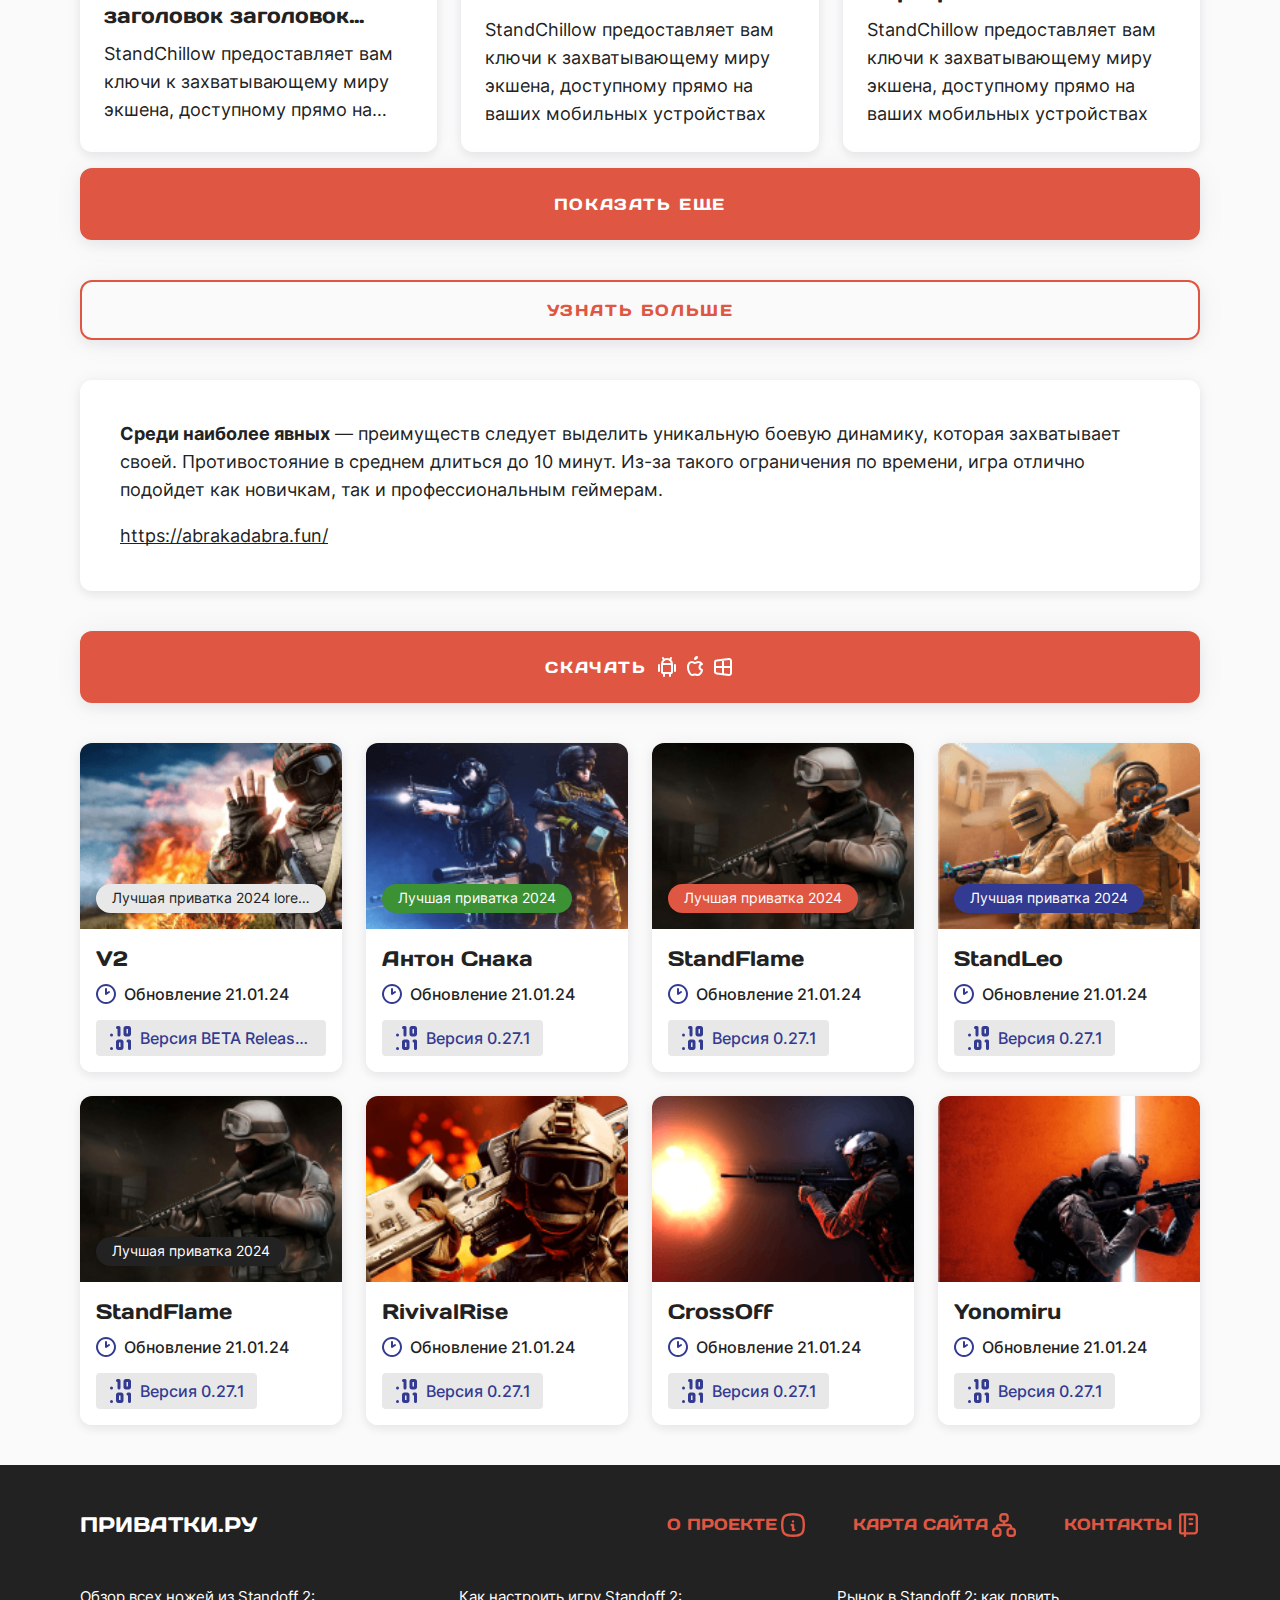
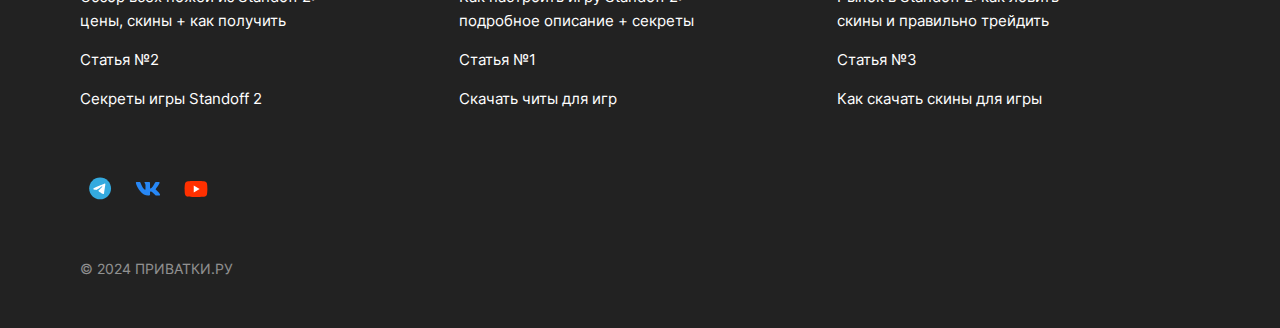
==== commit d98c9683: "blog fixes" ====
--- a/blog.html
+++ b/blog.html
@@ -73,6 +73,11 @@
     <section class="blog">
       <div class="blog__container">
         <div class="blog__content-container">
+          <div class="breadcrumbs">
+            <a class="breadcrumbs__item" href="/">Главная</a>
+            <a class="breadcrumbs__item" href="/">Главная</a>
+            <span class="breadcrumbs__item" href="/">Главная</span>
+          </div>
           <h1>Приватка V2</h1>
           <div class="privates-gallery">
             <div class="privates-gallery__container">
@@ -142,6 +147,50 @@
               </div>
             </div>
           </div>
+
+          <div class="privates-gallery blog__mt-top">
+            <div class="privates-gallery__container">
+              <div class="privates-gallery__image-container">
+                <img src="./img/Антон Снака.png" alt="">
+              </div>
+              <div class="privates-gallery__review">
+                <div class="privates-gallery__review-info">
+                  <div class="private-card__version-container">
+                    <div class="private-card__version"></div>
+                    <div class="private-card__version-text">
+                      <span>Версия 0.27.1</span>
+                    </div>
+                  </div>
+                  <a class="privates-gallery__review-social">@privatka_v2</a>
+                </div>
+                <ul class="private-review__card-options list-three-columns">
+                  <li class="private-review__icon check">Рынок</li>
+                  <li class="private-review__icon check">Друзья</li>
+                  <li class="private-review__icon cross">Ранговый режим</li>
+                  <li class="private-review__icon cross">Вход без Google</li>
+                  <li class="private-review__icon cross">Вход без Google</li>
+                </ul>
+                <div class="private-review__card-rating list-three-columns">
+                  <div>
+                    <div class="private-review__card-rating-name">Играбельность</div>
+                    <div class="private-review__card-stars two-with-half"></div>
+                  </div>
+                  <div>
+                    <div class="private-review__card-rating-name">Онлайн</div>
+                    <div class="private-review__card-stars two"></div>
+                  </div>
+                  <div>
+                    <div class="private-review__card-rating-name">Скины</div>
+                    <div class="private-review__card-stars one-with-half"></div>
+                  </div>
+                </div>
+                <a class="red-button download-button" href="#"><span class="download-text-with-icon">Скачать бесплатно
+                    <span class="android-icon"></span></span> <span class="download-text-info">584 мб</span>
+                </a>
+              </div>
+            </div>
+          </div>
+
           <h1>Приватные сервера Standoff 2</h1>
           <h2>Заголовок h2</h2>
           <h3>Заголовок h3</h3>
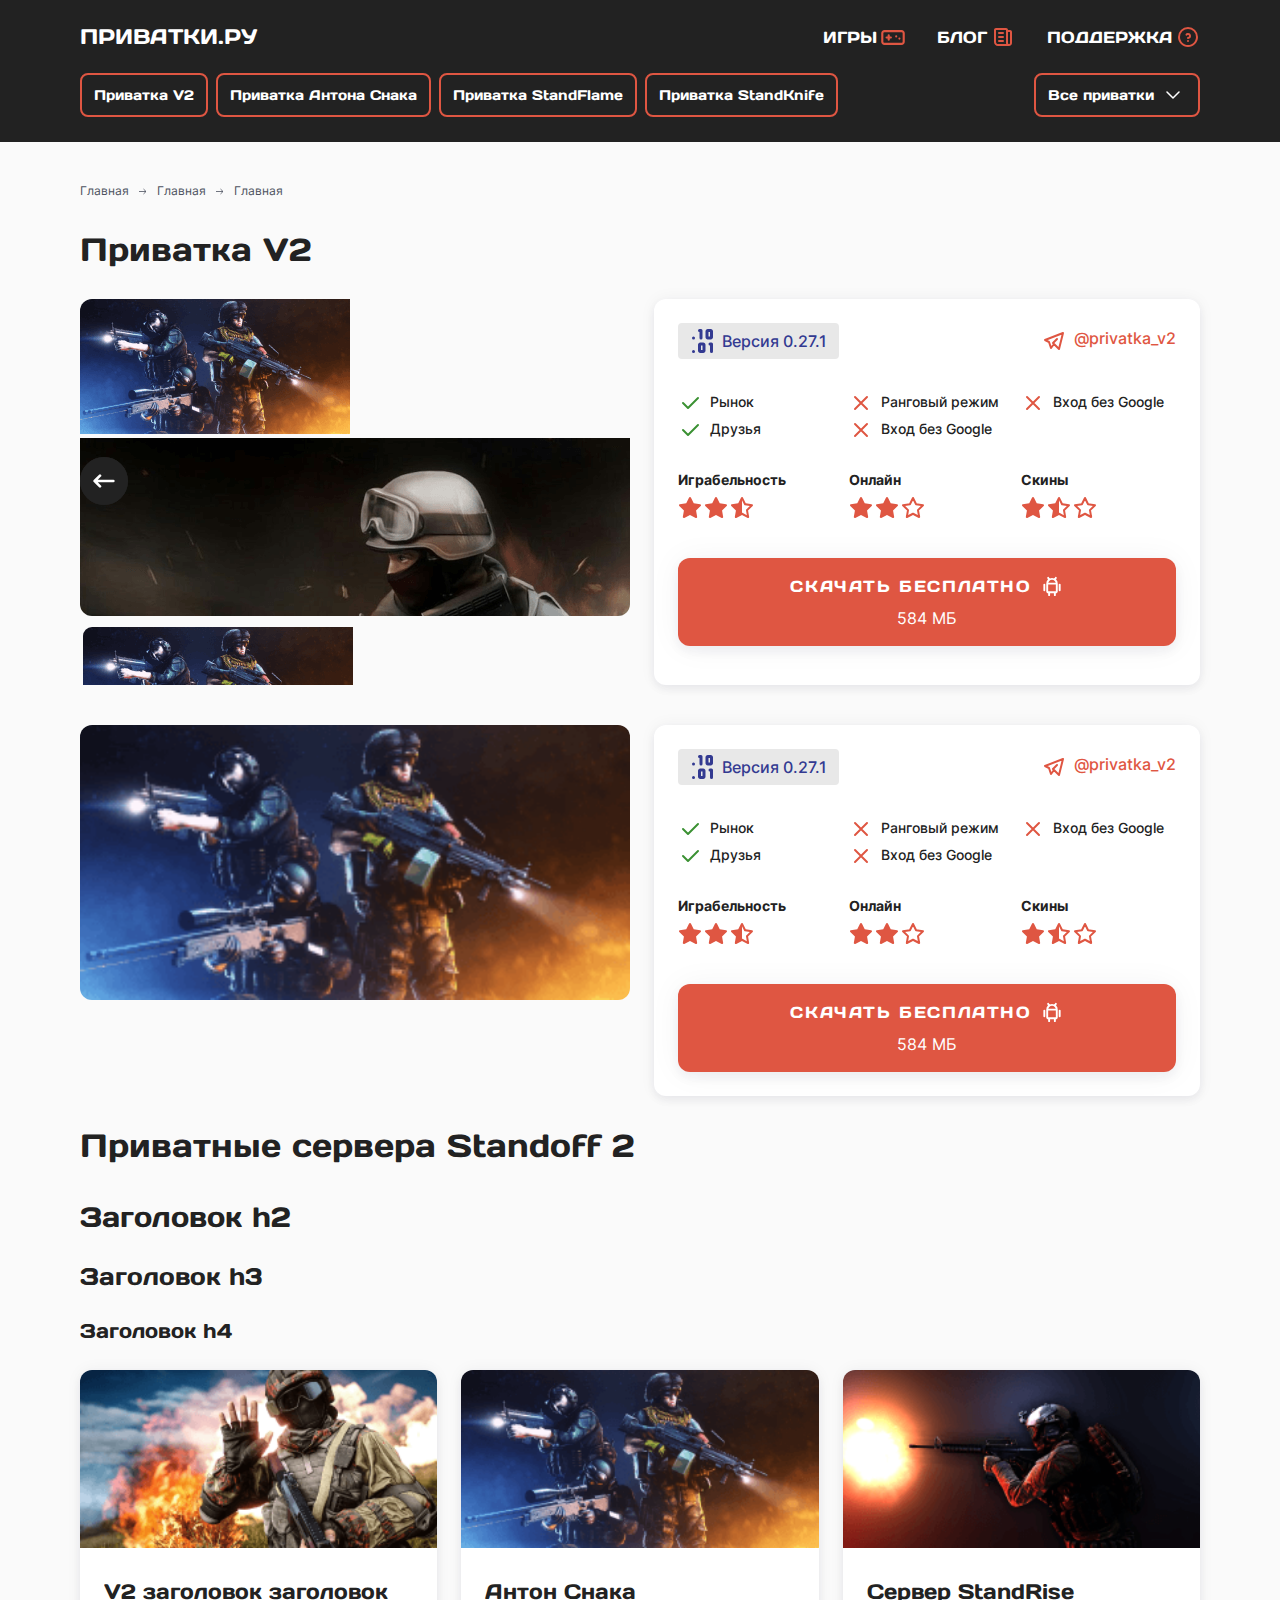
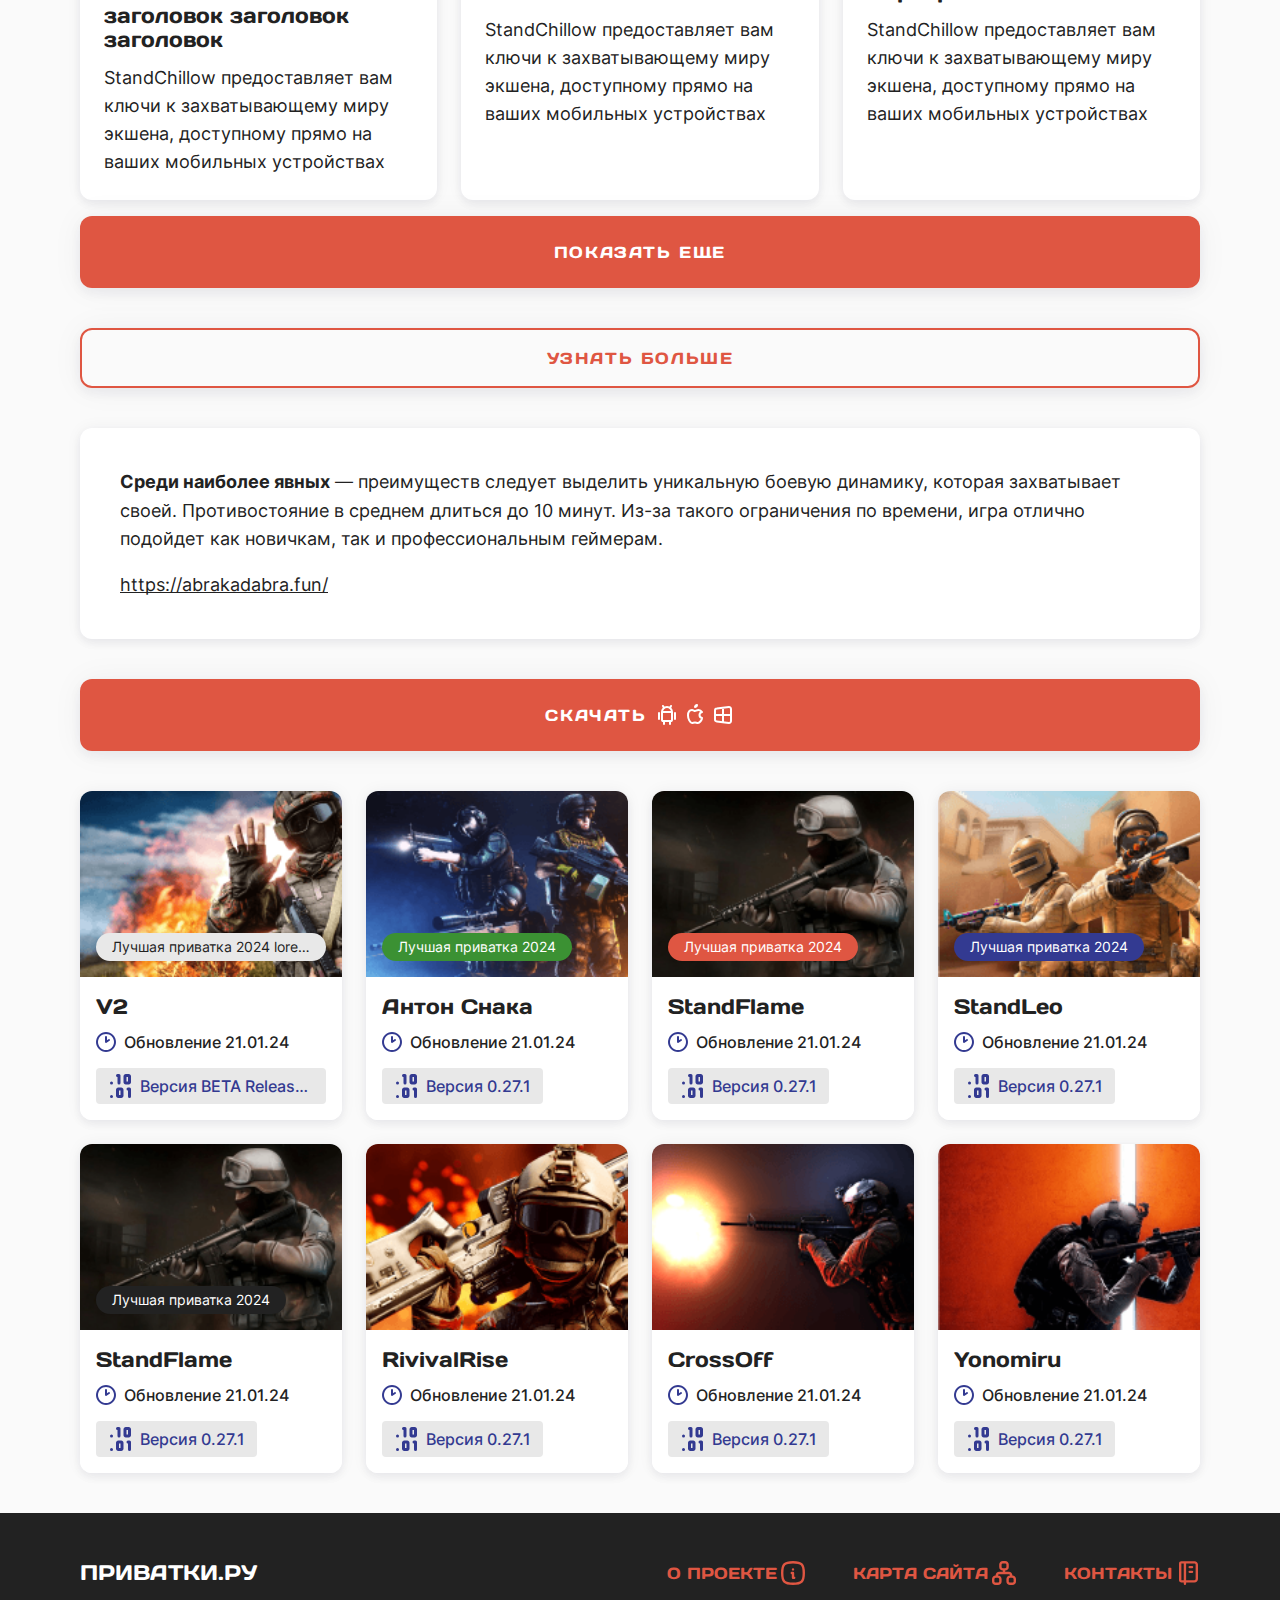
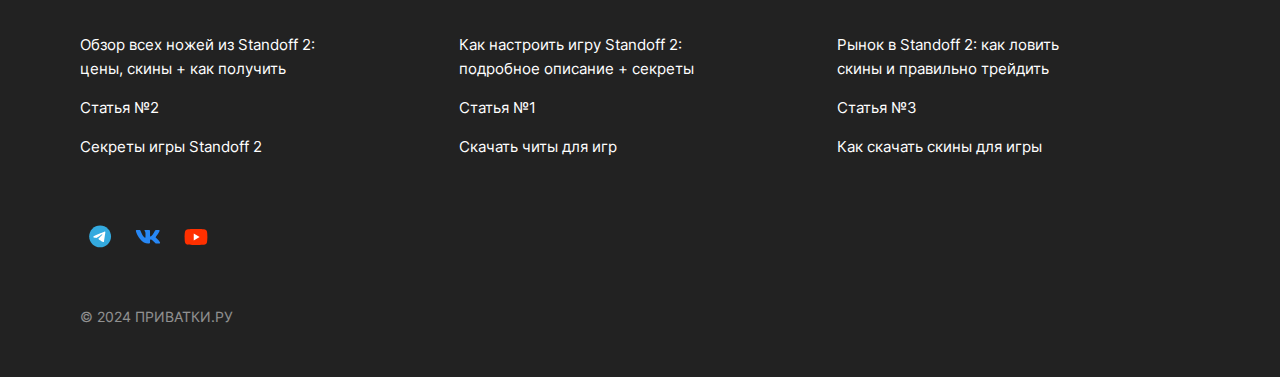
==== commit 7d73ff50: "remove cropped-text & new lists margins" ====
--- a/blog.html
+++ b/blog.html
@@ -707,7 +707,6 @@
   <script src="./js/accordions.js"></script>
   <script src="./js/lightbox.js"></script>
   <script src="./js/scroll.js"></script>
-  <script src="./js/cropped-text.js"></script>
   <script src="./js/more-content.js"></script>
   <script src="./js/swipe-menu.js"></script>
 </body>
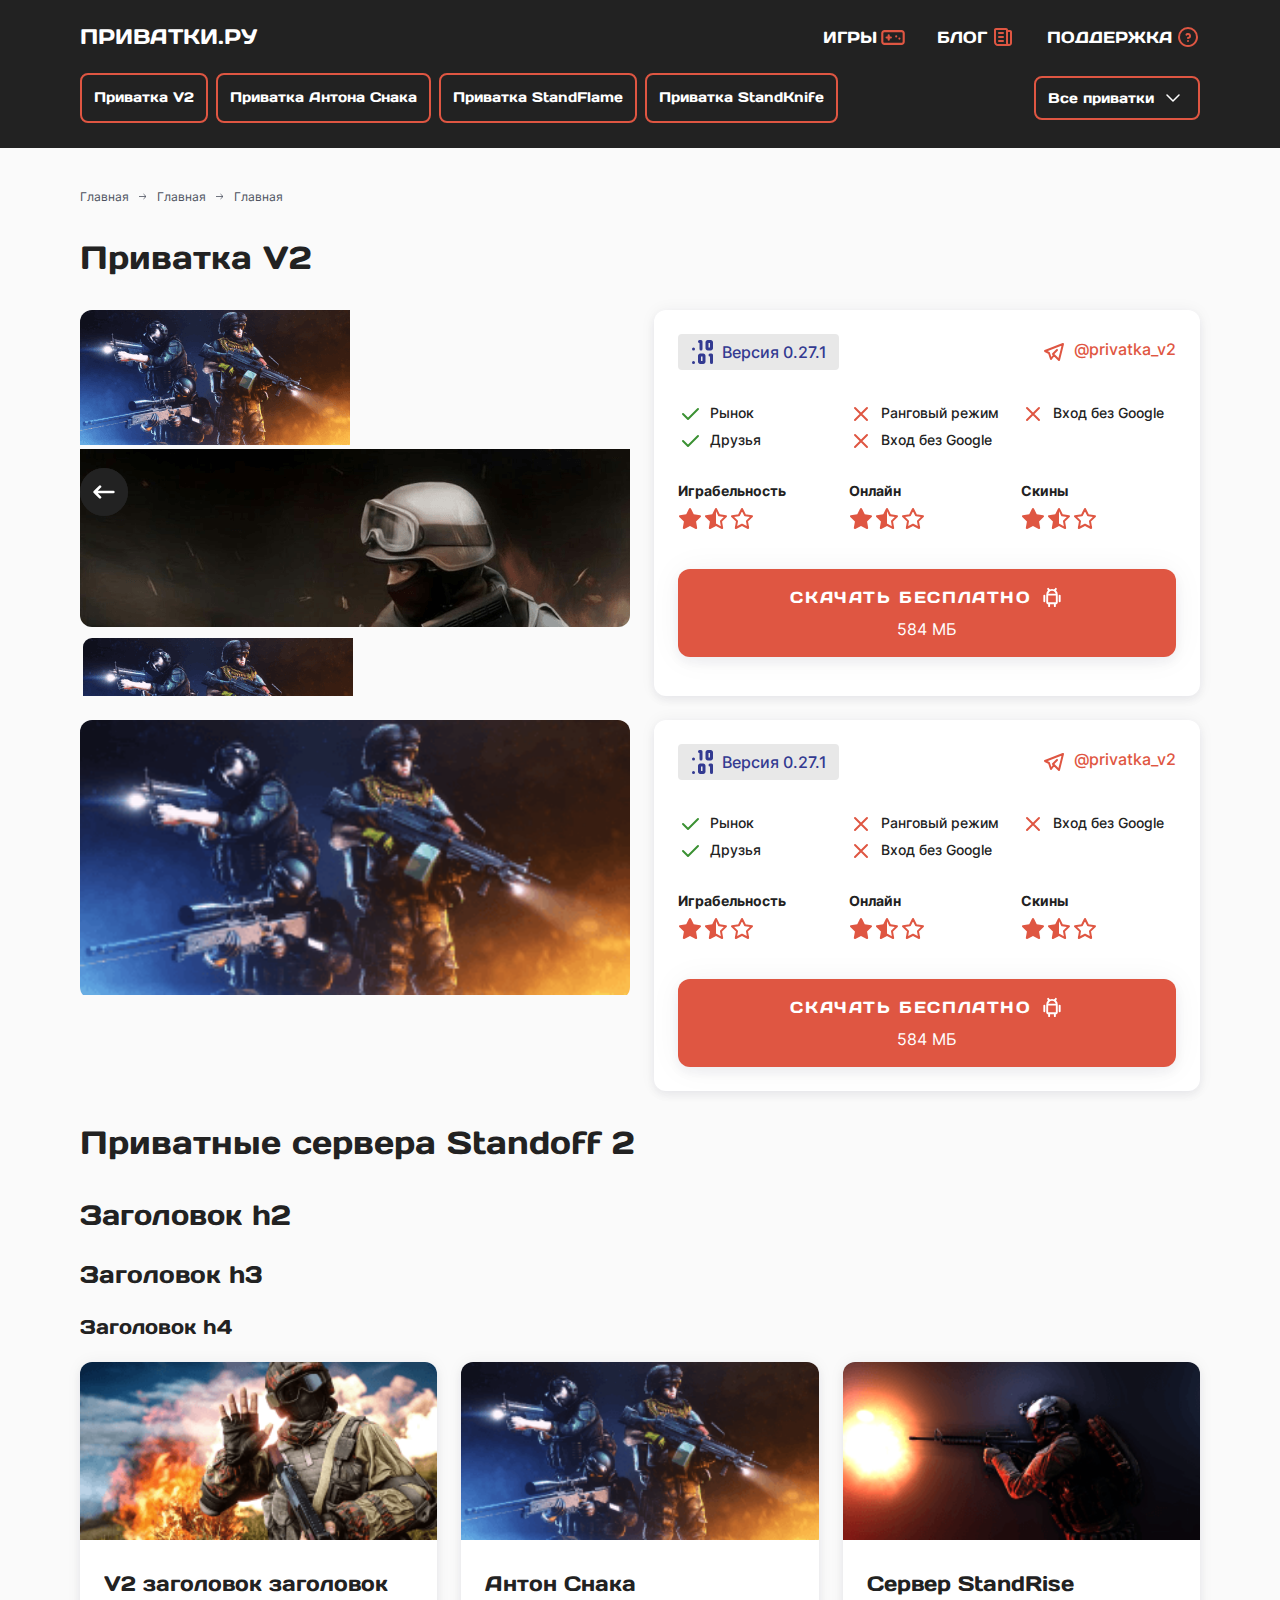
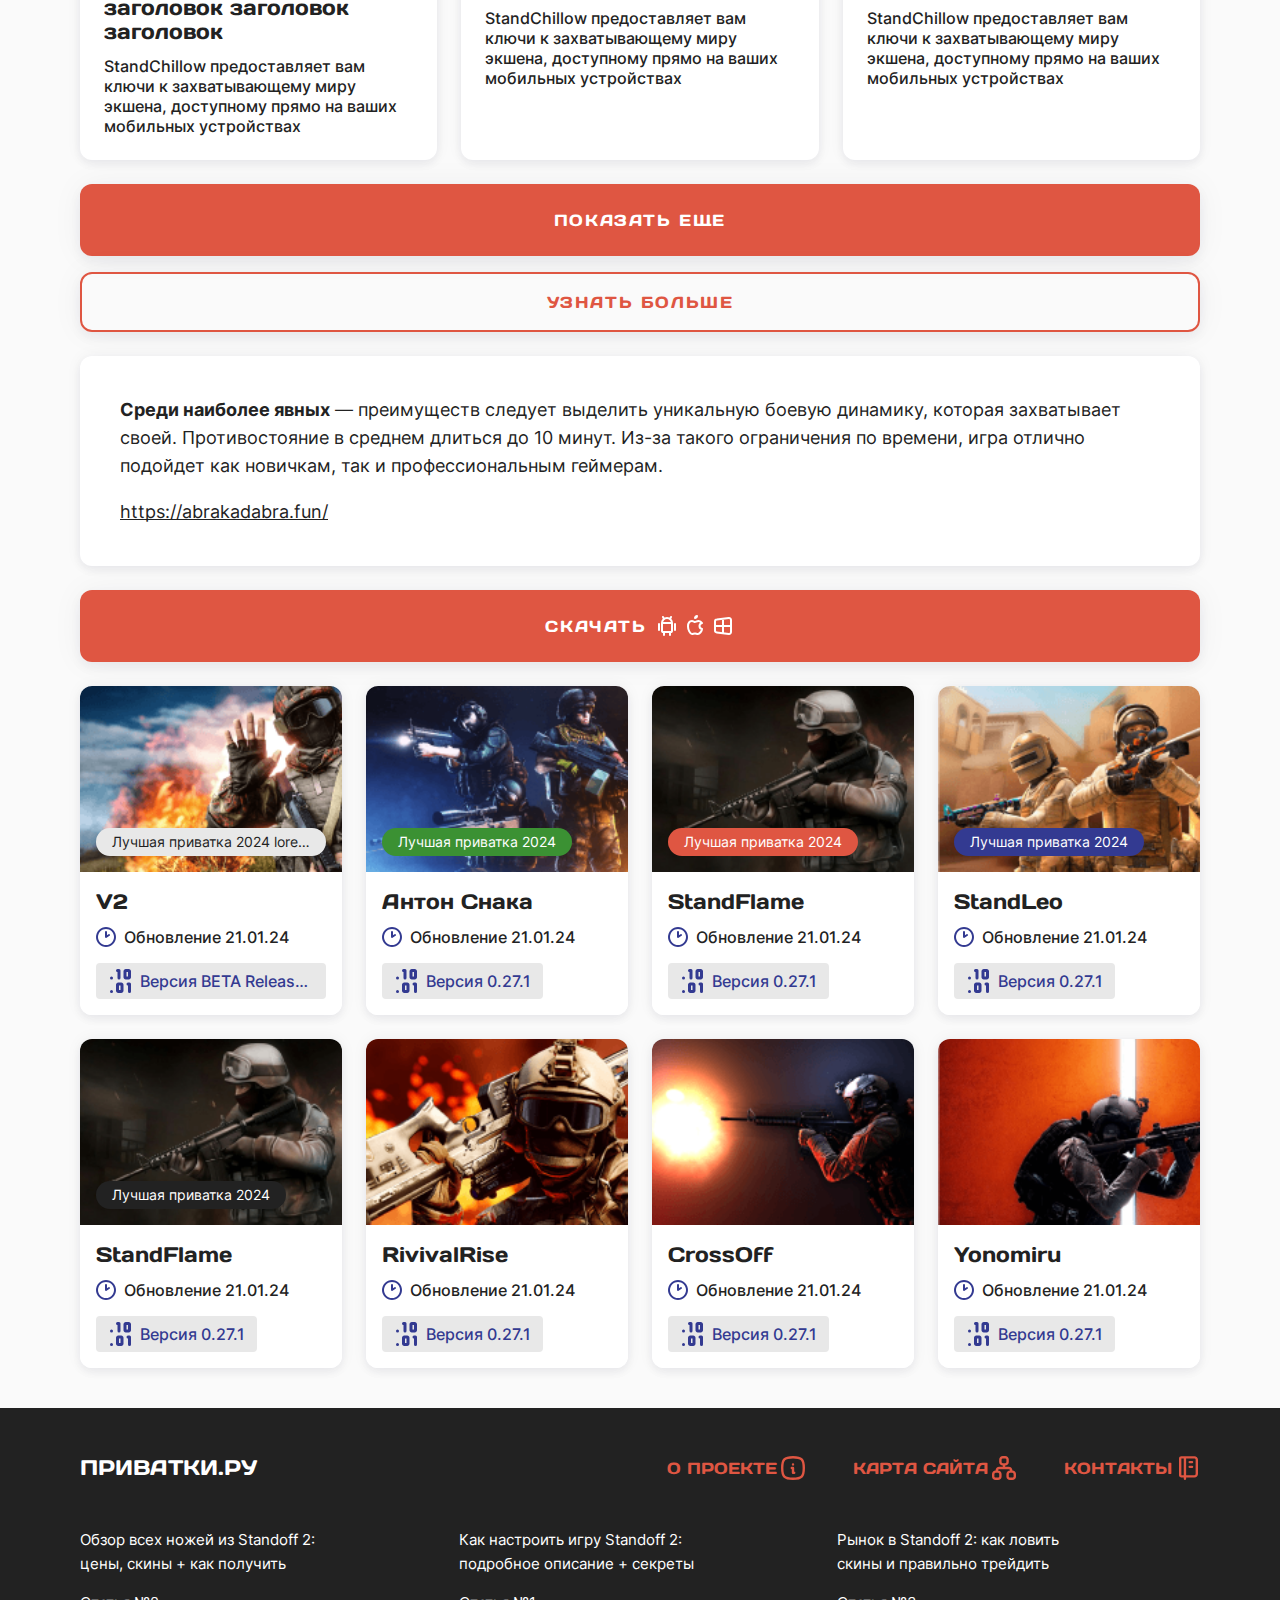
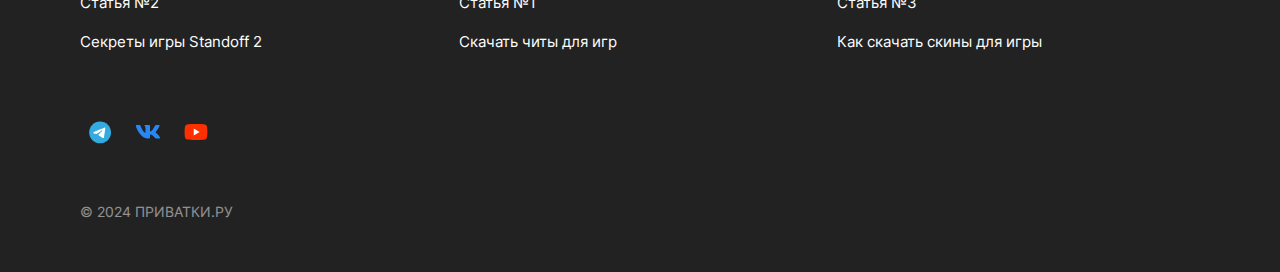
==== commit 3b2a8f6e: "fixes & new modals" ====
--- a/blog.html
+++ b/blog.html
@@ -130,15 +130,27 @@
                 <div class="private-review__card-rating list-three-columns">
                   <div>
                     <div class="private-review__card-rating-name">Играбельность</div>
-                    <div class="private-review__card-stars two-with-half"></div>
+                    <div class="private-review__card-stars">
+                      <span class="star filled"></span>
+                      <span class="star filled-half"></span>
+                      <span class="star empty"></span>
+                    </div>
                   </div>
                   <div>
                     <div class="private-review__card-rating-name">Онлайн</div>
-                    <div class="private-review__card-stars two"></div>
+                    <div class="private-review__card-stars">
+                      <span class="star filled"></span>
+                      <span class="star filled-half"></span>
+                      <span class="star empty"></span>
+                    </div>
                   </div>
                   <div>
                     <div class="private-review__card-rating-name">Скины</div>
-                    <div class="private-review__card-stars one-with-half"></div>
+                    <div class="private-review__card-stars">
+                      <span class="star filled"></span>
+                      <span class="star filled-half"></span>
+                      <span class="star empty"></span>
+                    </div>
                   </div>
                 </div>
                 <a class="red-button download-button" href="#"><span class="download-text-with-icon">Скачать бесплатно
@@ -148,7 +160,7 @@
             </div>
           </div>
 
-          <div class="privates-gallery blog__mt-top">
+          <div class="privates-gallery">
             <div class="privates-gallery__container">
               <div class="privates-gallery__image-container">
                 <img src="./img/Антон Снака.png" alt="">
@@ -173,15 +185,27 @@
                 <div class="private-review__card-rating list-three-columns">
                   <div>
                     <div class="private-review__card-rating-name">Играбельность</div>
-                    <div class="private-review__card-stars two-with-half"></div>
+                    <div class="private-review__card-stars">
+                      <span class="star filled"></span>
+                      <span class="star filled-half"></span>
+                      <span class="star empty"></span>
+                    </div>
                   </div>
                   <div>
                     <div class="private-review__card-rating-name">Онлайн</div>
-                    <div class="private-review__card-stars two"></div>
+                    <div class="private-review__card-stars">
+                      <span class="star filled"></span>
+                      <span class="star filled-half"></span>
+                      <span class="star empty"></span>
+                    </div>
                   </div>
                   <div>
                     <div class="private-review__card-rating-name">Скины</div>
-                    <div class="private-review__card-stars one-with-half"></div>
+                    <div class="private-review__card-stars">
+                      <span class="star filled"></span>
+                      <span class="star filled-half"></span>
+                      <span class="star empty"></span>
+                    </div>
                   </div>
                 </div>
                 <a class="red-button download-button" href="#"><span class="download-text-with-icon">Скачать бесплатно
@@ -238,10 +262,10 @@
             </div>
             <a class="red-button private-servers__button" href="#">Показать еще</a>
           </div>
-          <div class="buttons-container blog__mt-top">
+          <div class="buttons-container">
             <a class="red-contour-button" href="#">Узнать больше</a>
           </div>
-          <blockquote class="blog__mt-top">
+          <blockquote>
             <p>
               <strong>Среди наиболее явных</strong> — преимуществ следует выделить уникальную боевую динамику,
               которая
@@ -253,8 +277,8 @@
               <a href="https://abrakadabra.fun/" target="_blank" rel="noreferrer">https://abrakadabra.fun/</a>
             </p>
           </blockquote>
-          <a class="red-button download-button blog__mt-top" href="#">Скачать <span class="os-icons"></span></a>
-          <div class="privates-cards__content-container blog__mt-top">
+          <a class="red-button download-button" href="#">Скачать <span class="os-icons"></span></a>
+          <div class="privates-cards__content-container">
             <a class="private-card" href="/">
               <div class="private-card__image-container">
                 <div class="private-card__badge">Лучшая приватка 2024 lorem ispum</div>
@@ -707,7 +731,6 @@
   <script src="./js/accordions.js"></script>
   <script src="./js/lightbox.js"></script>
   <script src="./js/scroll.js"></script>
-  <script src="./js/more-content.js"></script>
   <script src="./js/swipe-menu.js"></script>
 </body>
 
--- a/styles/styles.css
+++ b/styles/styles.css
@@ -9,6 +9,7 @@
 @import url(./blog.css);
 @import url(./footer.css);
 @import url(./swipe-menu.css);
+@import url(./modals.css);
 
 @import url(./gallery.css);
 @import url(./icons.css);
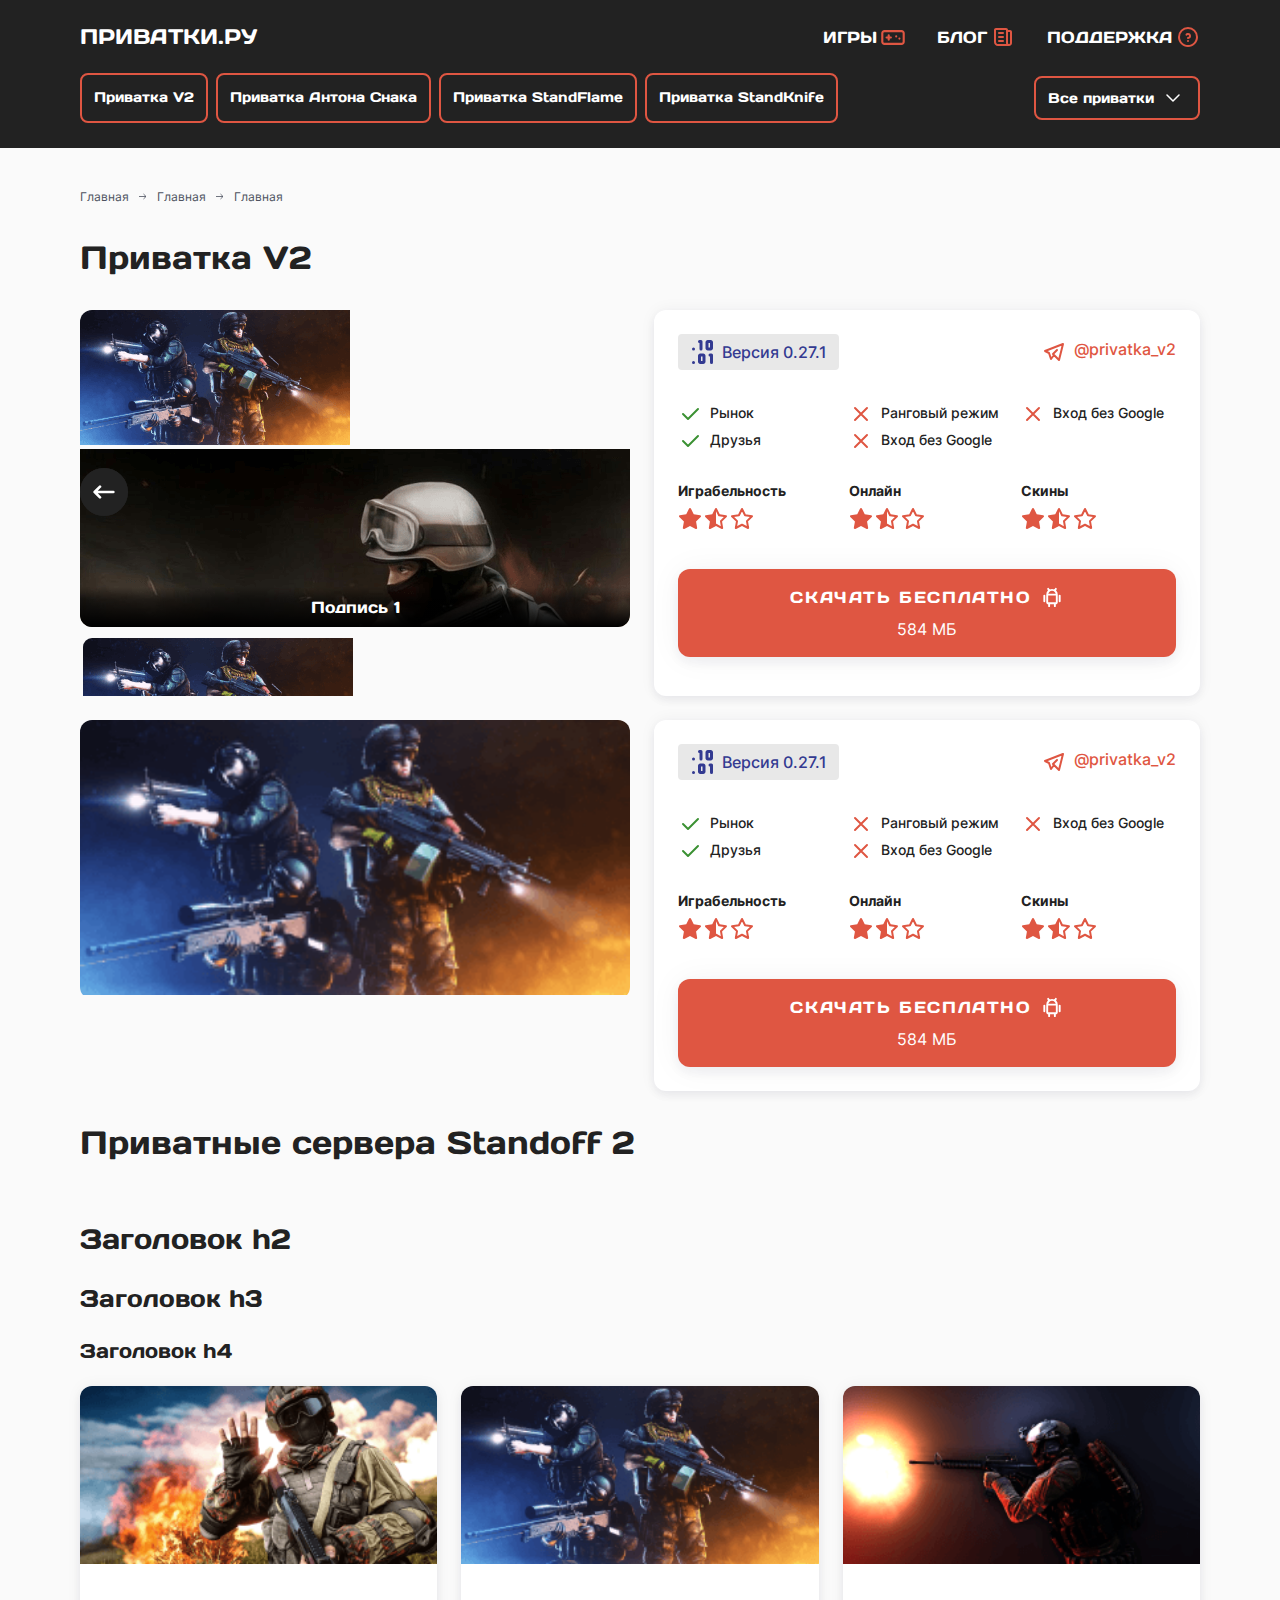
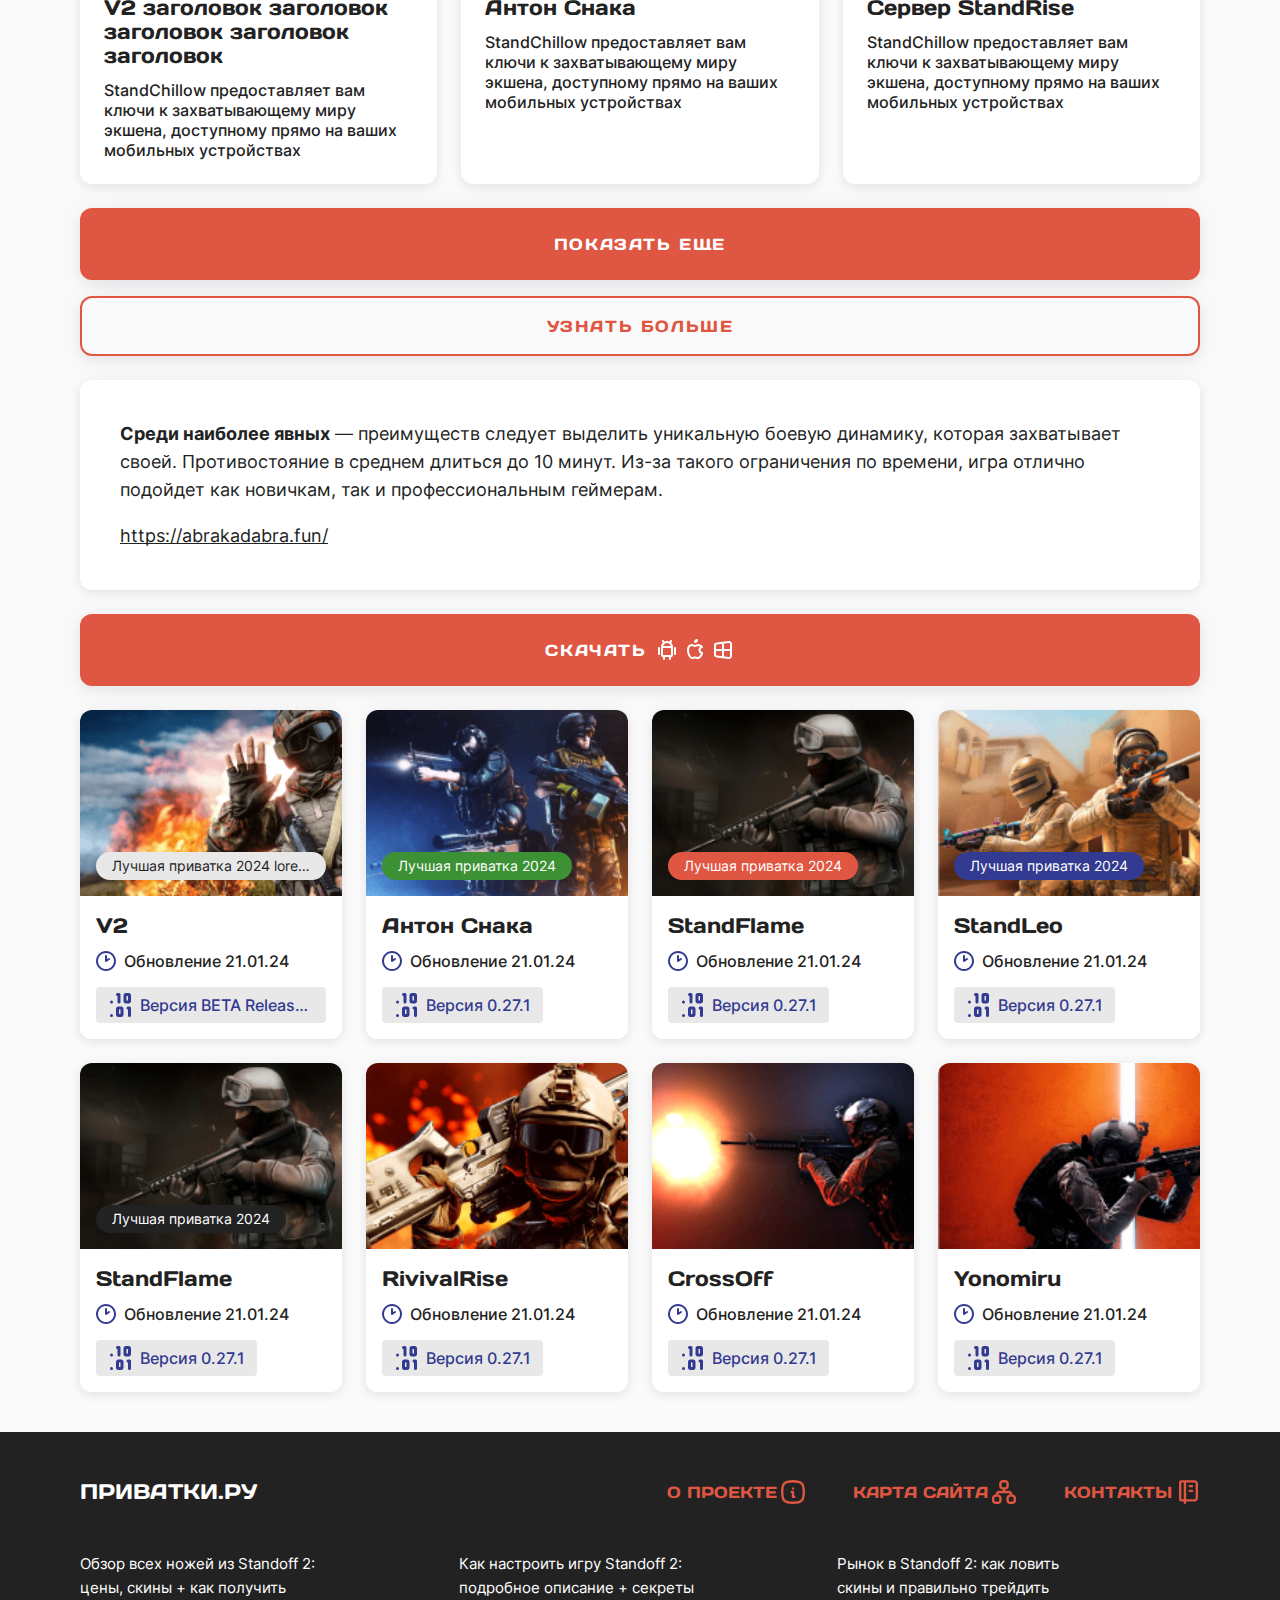
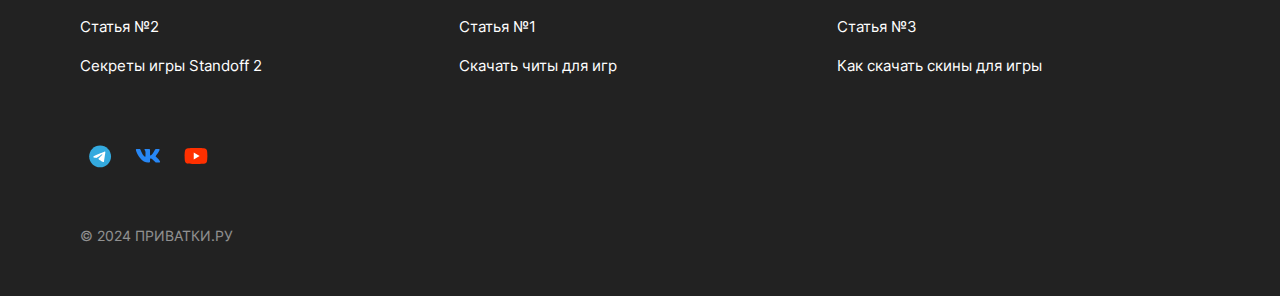
==== commit e36daf62: "fixes" ====
--- a/blog.html
+++ b/blog.html
@@ -84,7 +84,10 @@
               <div class="privates-gallery__sliders-container">
                 <div class="privates-gallery__slider-container">
                   <div class="privates-gallery__slider swiper-wrapper">
-                    <div class="privates-gallery__slide swiper-slide"><img src="./img/Антон Снака.png" alt=""></div>
+                    <div class="privates-gallery__slide swiper-slide">
+                      <img src="./img/Антон Снака.png" alt="">
+                      <div class="gallery-caption">Подпись 1</div>
+                    </div>
                     <div class="privates-gallery__slide swiper-slide"><img src="./img/blog-img.png" alt=""></div>
                     <div class="privates-gallery__slide swiper-slide"><img src="./img/CrossOff.png" alt=""></div>
                     <div class="privates-gallery__slide swiper-slide"><img src="./img/StandFlame.png" alt=""></div>
